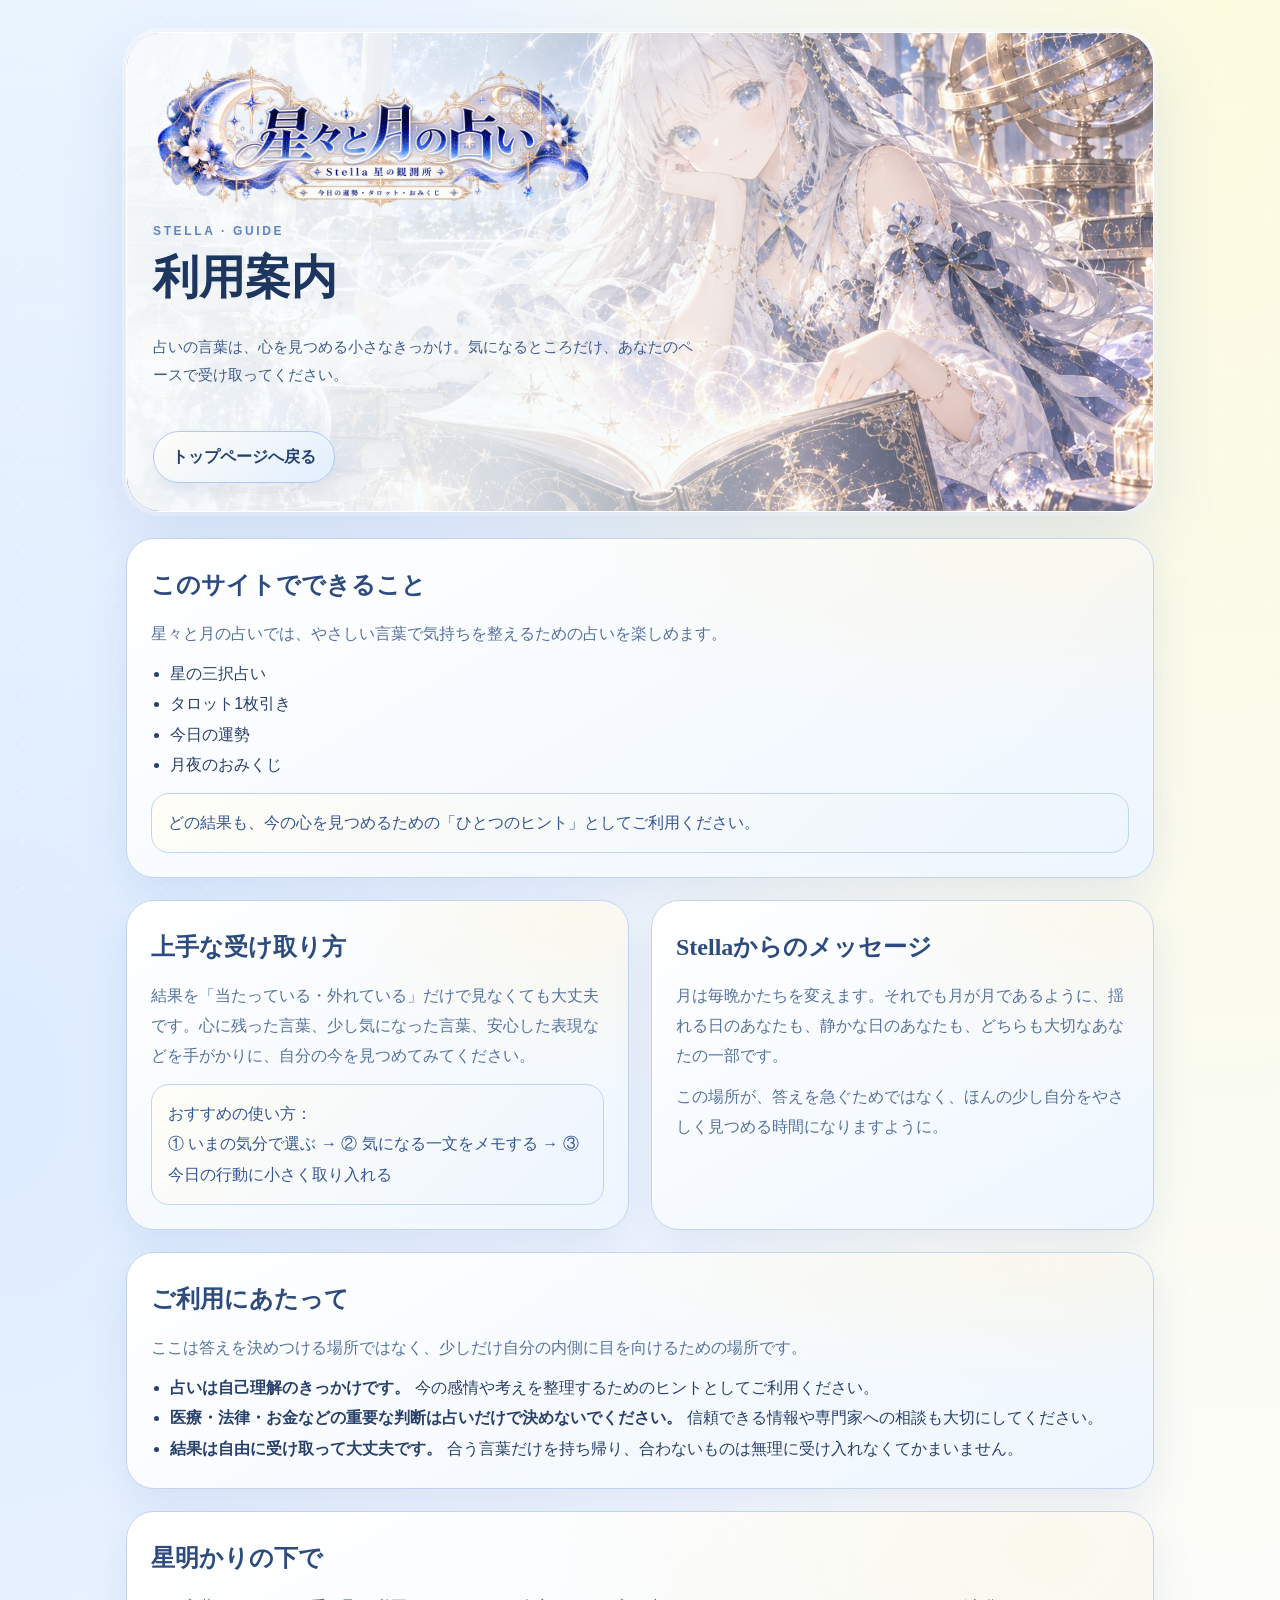
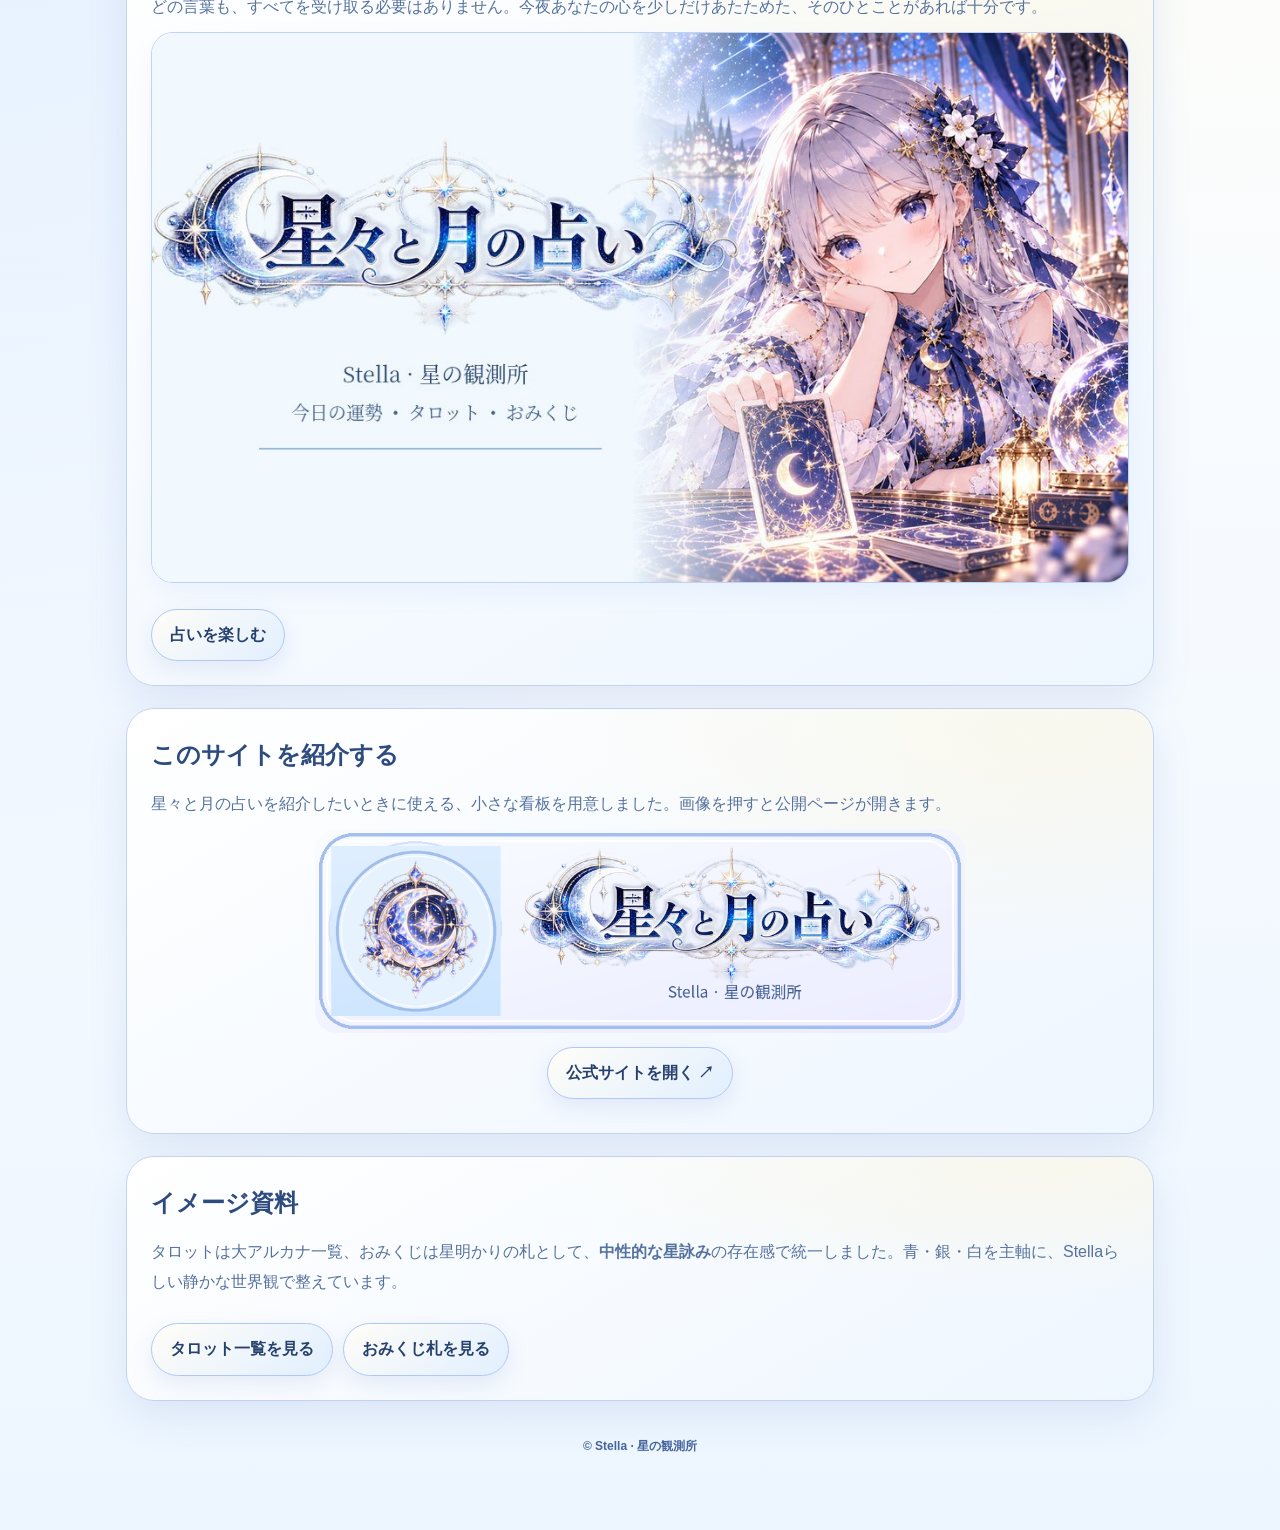
==== guide.html @ e1fb8802 "Add files via upload" ====
<!doctype html>
<html lang="ja">
<head>
<meta charset="utf-8"/>
<meta name="viewport" content="width=device-width,initial-scale=1"/>
<meta name="theme-color" content="#87a8ff"/>
<title>利用案内 | 星々と月の占い</title>
<meta name="description" content="星々と月の占いの利用案内。占いの受け取り方や大切なお知らせ、サイトの楽しみ方をまとめています。"/>
<link rel="icon" href="favicon.ico" sizes="any"/>
<link rel="icon" type="image/png" sizes="32x32" href="assets/favicon-32.png"/>
<link rel="apple-touch-icon" href="assets/apple-touch-icon.png"/>
<style>
:root{--line:#bfd0f4;--line-strong:#9eb7ee;--text:#28406b;--text-soft:#56729e;--heading:#1d3660;--shadow:0 18px 52px rgba(62,95,168,.16)}
*{box-sizing:border-box} html{scroll-behavior:smooth} body{margin:0;font-family:'Hiragino Kaku Gothic ProN','Yu Gothic',Meiryo,sans-serif;color:var(--text);line-height:1.9;min-height:100vh;background:radial-gradient(circle at top left, rgba(210,227,255,.96), transparent 28%),radial-gradient(circle at top right, rgba(238,244,255,.96), transparent 22%),linear-gradient(180deg,#f3f8ff 0%,#eaf2ff 46%,#f4f9ff 100%);position:relative} body::before{content:"";position:fixed;inset:0;background-image:radial-gradient(rgba(255,255,255,.95) .8px, transparent 1px),radial-gradient(rgba(154,184,255,.16) 1px, transparent 1.3px);background-size:46px 48px,120px 120px;background-position:0 0,20px 15px;opacity:.62;pointer-events:none} img{max-width:100%;display:block}.container{max-width:1060px;margin:auto;padding:24px 16px 72px;position:relative}.hero{position:relative;overflow:hidden;border-radius:34px;min-height:360px;border:1px solid rgba(255,255,255,.72);box-shadow:var(--shadow);background:#dbe7ff;margin:8px 0 26px}.hero img.bg{position:absolute;inset:0;width:100%;height:100%;object-fit:cover}.hero::after{content:"";position:absolute;inset:0;background:linear-gradient(90deg, rgba(246,250,255,.95) 0%, rgba(244,249,255,.85) 38%, rgba(241,248,255,.4) 65%, rgba(240,246,255,.15) 100%)}.hero-content{position:relative;z-index:1;max-width:620px;padding:30px 26px 28px;min-height:360px;display:flex;flex-direction:column;justify-content:flex-end}.site-logo{width:min(100%,440px);margin:0 0 10px;filter:drop-shadow(0 6px 14px rgba(255,255,255,.35))}.eyebrow{letter-spacing:.22em;color:#5f84c8;font-size:12px;margin-bottom:8px;font-weight:700}h1{margin:0 0 12px;font-size:clamp(28px,4.4vw,46px);line-height:1.2;font-family:serif;font-weight:600;color:var(--heading)}.sub{color:#3f5c8d;font-size:15px;max-width:36em}.grid{display:grid;grid-template-columns:1fr 1fr;gap:22px}.card{background:linear-gradient(180deg,rgba(251,253,255,.96),rgba(241,247,255,.97));border:1px solid rgba(180,202,244,.9);border-radius:28px;padding:24px;box-shadow:var(--shadow)}.card h2{margin:0 0 10px;color:var(--heading);font-size:24px}.card p{color:var(--text-soft);margin:0 0 10px}.card ul{margin:10px 0 0;padding-left:1.2em;color:var(--text)}.tip{background:linear-gradient(180deg,#ffffff,#edf5ff);border:1px solid #bfd3fa;border-radius:18px;padding:14px 16px;margin-top:12px;color:#355694}.cta{display:flex;flex-wrap:wrap;gap:10px;margin:26px 0 0}.btnlink{display:inline-flex;align-items:center;justify-content:center;padding:10px 18px;border-radius:999px;text-decoration:none;font-weight:700;color:#26416e;background:linear-gradient(180deg,#ffffff,#dce9ff);border:1px solid #b2c7f8;box-shadow:0 8px 18px rgba(110,146,221,.12)}.guide-intro{grid-template-columns:1fr}.full{margin-top:22px}.mini-visual{border-radius:22px;overflow:hidden;border:1px solid rgba(184,204,244,.85);box-shadow:0 10px 24px rgba(108,146,224,.08)}.mini-visual img{width:100%;aspect-ratio:16/9;object-fit:cover}.footer{text-align:center;color:#6380ad;font-size:12px;margin-top:34px}.footer strong{color:#45659c}@media(max-width:860px){.grid{grid-template-columns:1fr}.hero{min-height:320px}.hero-content{min-height:320px}}@media(max-width:570px){.container{padding:18px 12px 60px}.hero{border-radius:26px}.hero::after{background:linear-gradient(180deg,rgba(243,248,255,.38) 0%, rgba(241,247,255,.72) 36%, rgba(239,246,255,.96) 100%)}.site-logo{width:min(100%,340px)}}

body{background:radial-gradient(ellipse at 96% 0%,rgba(255,251,218,.88),transparent 44%),radial-gradient(ellipse at 0% 35%,rgba(209,229,255,.7),transparent 52%),linear-gradient(180deg,#f0f7ff,#fcfdff 50%,#edf6ff)}
.hero{border:1px solid #fff;box-shadow:0 24px 64px rgba(85,118,182,.17),0 0 0 4px rgba(255,255,255,.44)}
.hero::after{background:linear-gradient(90deg,rgba(249,253,255,.96),rgba(246,252,255,.83) 37%,rgba(241,248,255,.2) 80%)}
.card{border:1px solid #c3d3ed;background:radial-gradient(ellipse at 90% 5%,rgba(255,246,216,.44),transparent 40%),linear-gradient(150deg,#fff,#eef6ff);box-shadow:0 15px 39px rgba(87,118,189,.13);position:relative}
.card h2{font-family:'Yu Mincho','Hiragino Mincho ProN',Georgia,serif;color:#2d4b7e}
.btnlink{background:linear-gradient(145deg,#fffdf7,#e1efff);box-shadow:0 8px 22px rgba(105,138,195,.14)}
.tip{background:linear-gradient(135deg,#fffef7,#edf5ff)}
</style>
</head>
<body>
<main class="container">
  <header class="hero">
    <img class="bg" src="assets/daily.jpg" alt="星々と月の占い 利用案内イメージ"/>
    <div class="hero-content">
      <img class="site-logo" src="assets/logo.png" alt="星々と月の占い ロゴ"/>
      <div class="eyebrow">STELLA · GUIDE</div>
      <h1>利用案内</h1>
      <p class="sub">占いの言葉は、心を見つめる小さなきっかけ。気になるところだけ、あなたのペースで受け取ってください。</p>
      <div class="cta">
        <a class="btnlink" href="index.html">トップページへ戻る</a>
      </div>
    </div>
  </header>

  <section class="grid guide-intro">
    <article class="card">
      <h2>このサイトでできること</h2>
      <p>星々と月の占いでは、やさしい言葉で気持ちを整えるための占いを楽しめます。</p>
      <ul>
        <li>星の三択占い</li>
        <li>タロット1枚引き</li>
        <li>今日の運勢</li>
        <li>月夜のおみくじ</li>
      </ul>
      <div class="tip">どの結果も、今の心を見つめるための「ひとつのヒント」としてご利用ください。</div>
    </article>


  </section>

  <section class="grid full">
    <article class="card">
      <h2>上手な受け取り方</h2>
      <p>結果を「当たっている・外れている」だけで見なくても大丈夫です。心に残った言葉、少し気になった言葉、安心した表現などを手がかりに、自分の今を見つめてみてください。</p>
      <div class="tip">おすすめの使い方：<br/>① いまの気分で選ぶ → ② 気になる一文をメモする → ③ 今日の行動に小さく取り入れる</div>
    </article>

    <article class="card">
      <h2>Stellaからのメッセージ</h2>
      <p>月は毎晩かたちを変えます。それでも月が月であるように、揺れる日のあなたも、静かな日のあなたも、どちらも大切なあなたの一部です。</p>
      <p>この場所が、答えを急ぐためではなく、ほんの少し自分をやさしく見つめる時間になりますように。</p>
    </article>
  </section>

  <section class="card full">
    <h2>ご利用にあたって</h2>
    <p>ここは答えを決めつける場所ではなく、少しだけ自分の内側に目を向けるための場所です。</p>
    <ul>
      <li><strong>占いは自己理解のきっかけです。</strong> 今の感情や考えを整理するためのヒントとしてご利用ください。</li>
      <li><strong>医療・法律・お金などの重要な判断は占いだけで決めないでください。</strong> 信頼できる情報や専門家への相談も大切にしてください。</li>
      <li><strong>結果は自由に受け取って大丈夫です。</strong> 合う言葉だけを持ち帰り、合わないものは無理に受け入れなくてかまいません。</li>
    </ul>
  </section>

  <section class="card full">
    <h2>星明かりの下で</h2>
    <p>どの言葉も、すべてを受け取る必要はありません。今夜あなたの心を少しだけあたためた、そのひとことがあれば十分です。</p>
    <div class="mini-visual"><img src="assets/ogp.jpg" alt="星々と月の占いの幻想的な星空と少女" loading="lazy"/></div>
    <div class="cta"><a class="btnlink" href="index.html">占いを楽しむ</a></div>
  </section>


  <section class="card full" aria-labelledby="share-this-site">
    <h2 id="share-this-site">このサイトを紹介する</h2>
    <p>星々と月の占いを紹介したいときに使える、小さな看板を用意しました。画像を押すと公開ページが開きます。</p>
    <a href="https://stella-observatory.github.io/stella-fortune/" target="_blank" rel="noopener noreferrer" style="display:block;max-width:650px;margin:auto"><img src="assets/link-badge.png" alt="星々と月の占いの外部リンク用バナー。サイトを開く" loading="lazy" style="width:100%;height:auto;border-radius:22px"/></a>
    <p style="text-align:center;margin-top:14px"><a class="btnlink" href="https://stella-observatory.github.io/stella-fortune/" target="_blank" rel="noopener noreferrer">公式サイトを開く ↗</a></p>
  </section>

  
  <section class="card full">
    <h2>イメージ資料</h2>
    <p>タロットは大アルカナ一覧、おみくじは星明かりの札として、<strong>中性的な星詠み</strong>の存在感で統一しました。青・銀・白を主軸に、Stellaらしい静かな世界観で整えています。</p>
    <div class="cta">
      <a class="btnlink" href="assets/tarot_overview.jpg" target="_blank" rel="noopener">タロット一覧を見る</a>
      <a class="btnlink" href="assets/omikuji_sheet_1.jpg" target="_blank" rel="noopener">おみくじ札を見る</a>
    </div>
  </section>

  <footer class="footer">
    <strong>© Stella · 星の観測所</strong>
  </footer>
</main>
</body>
</html>
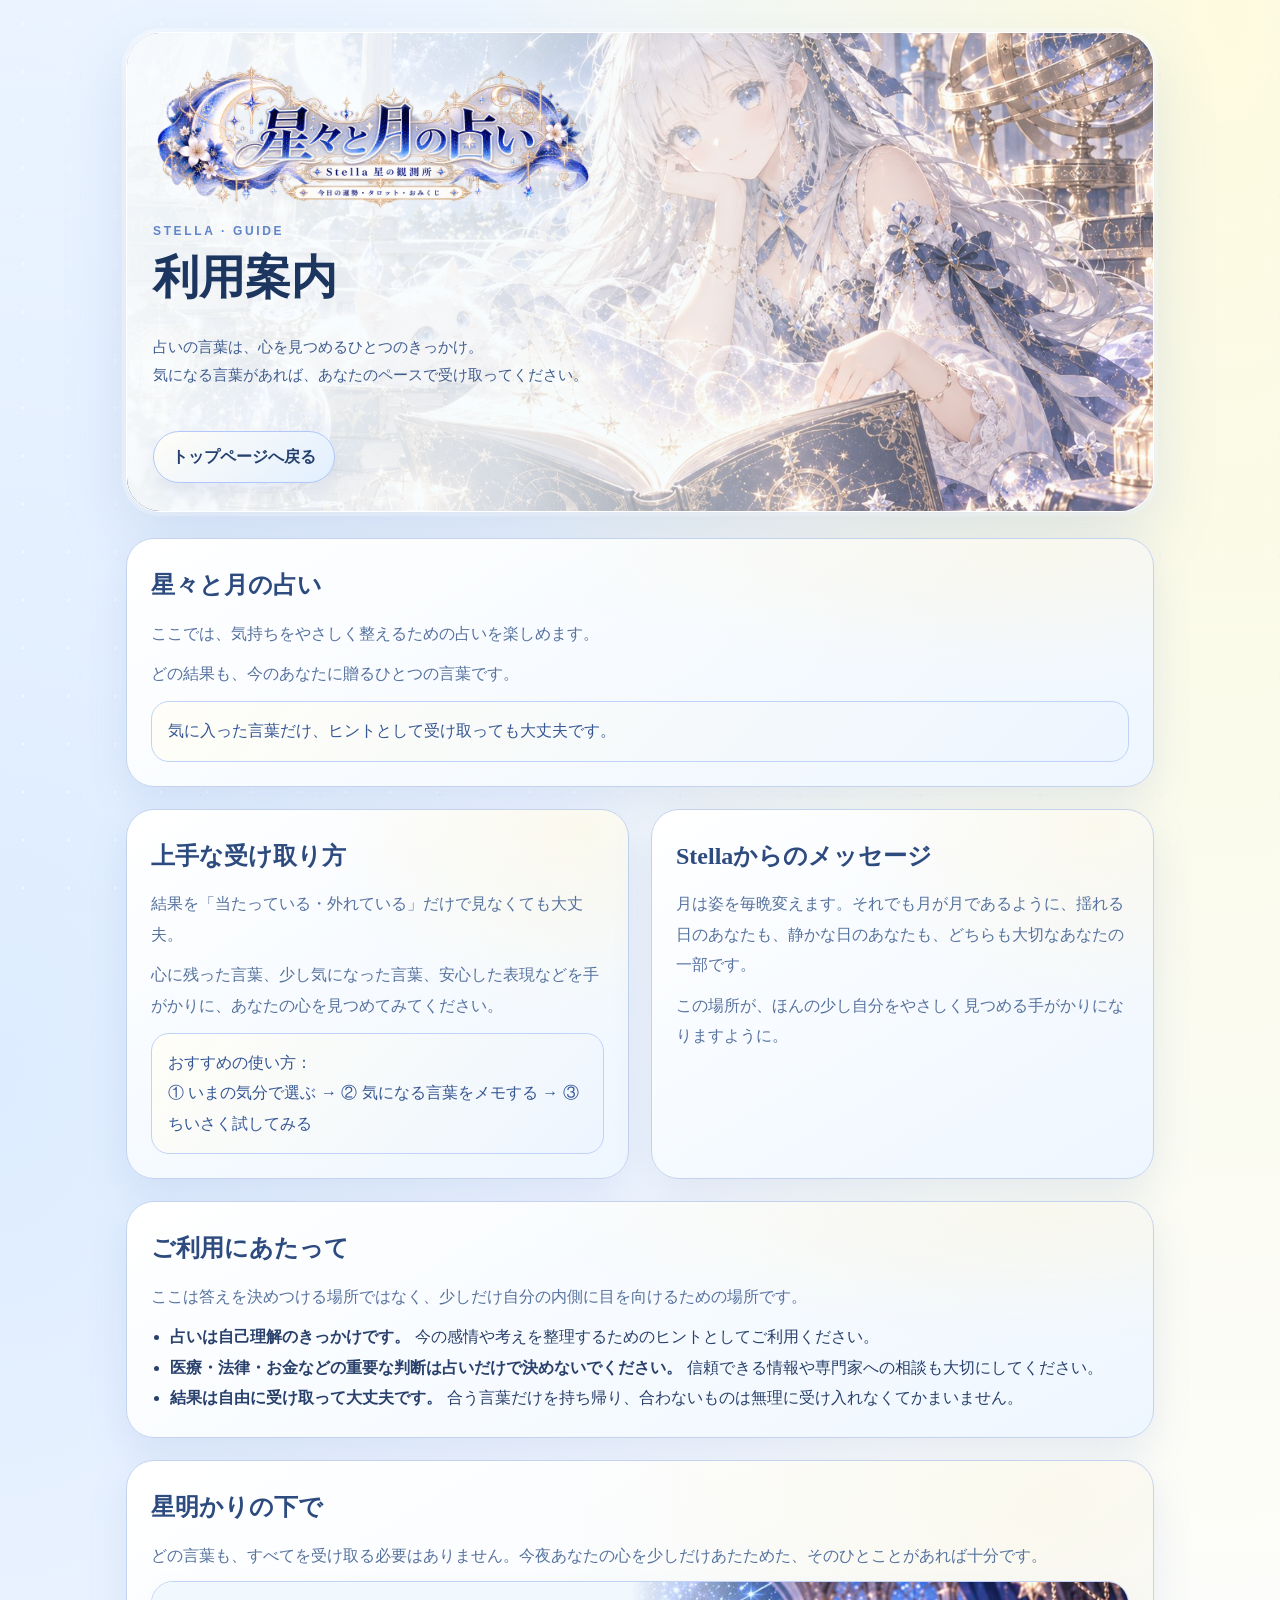
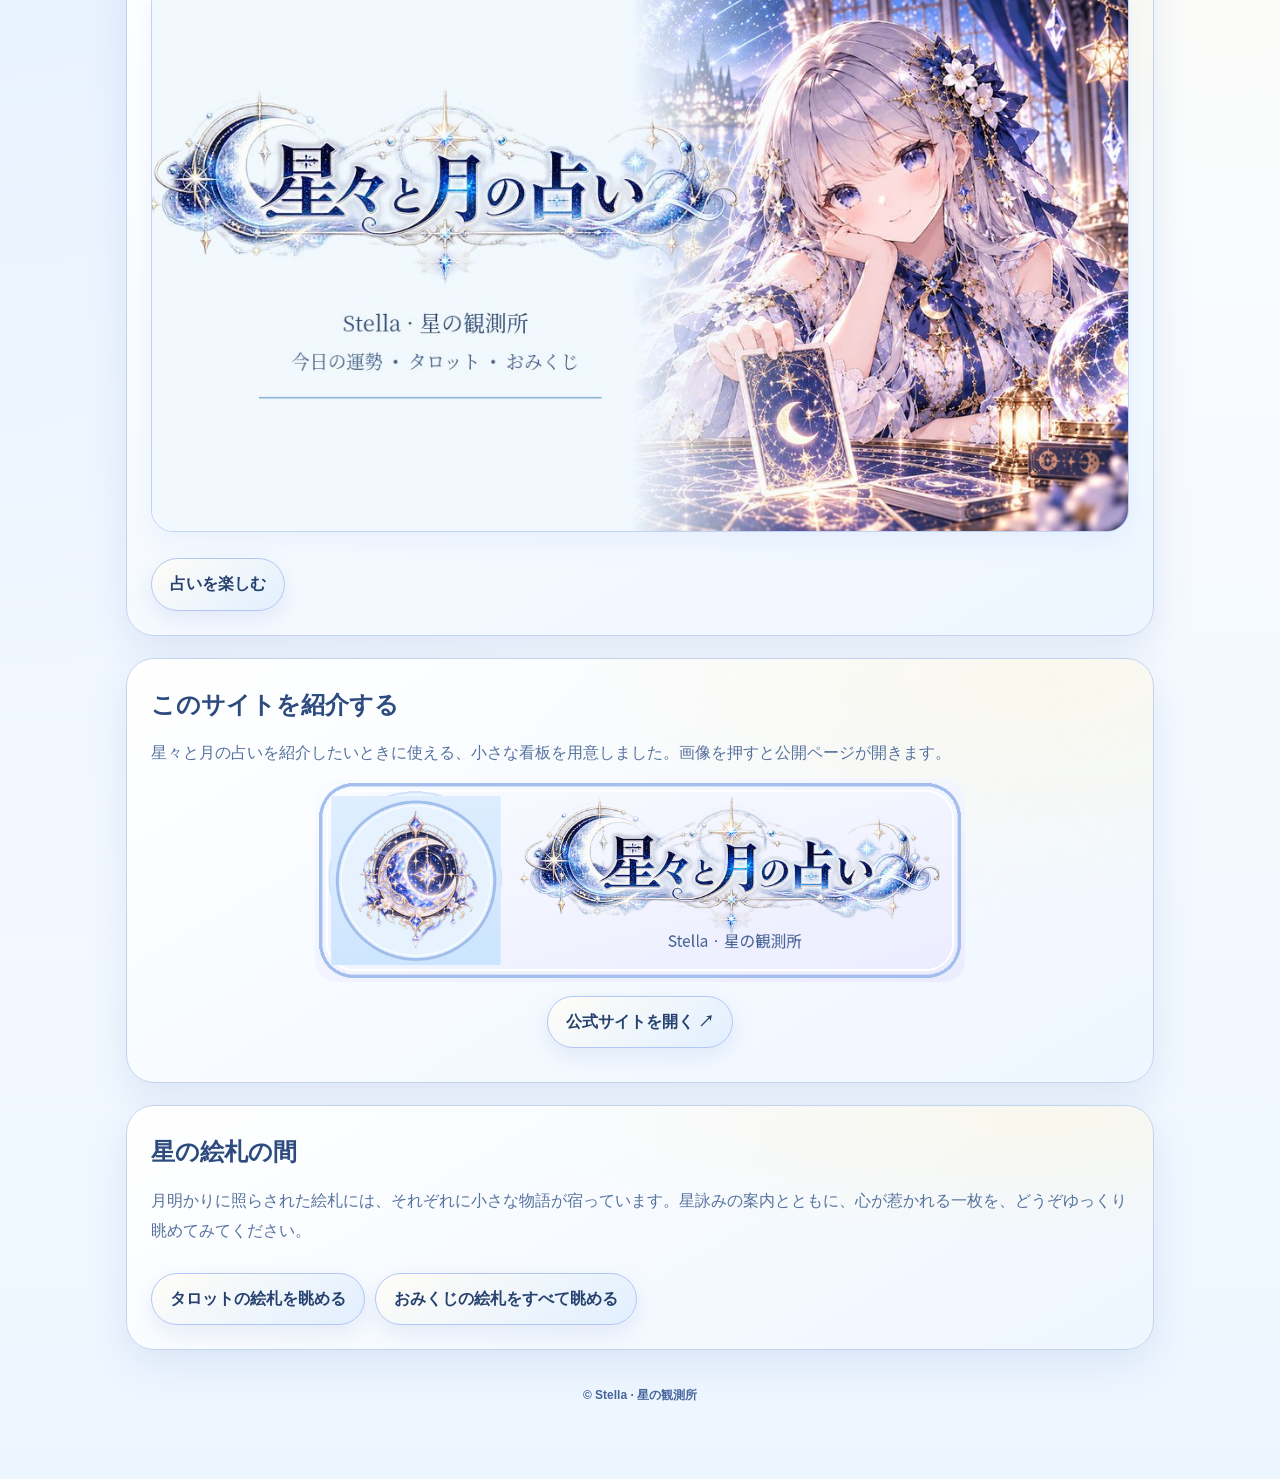
==== commit 3d2554f1: "Add files via upload" ====
--- a/guide.html
+++ b/guide.html
@@ -5,7 +5,7 @@
 <meta name="viewport" content="width=device-width,initial-scale=1"/>
 <meta name="theme-color" content="#87a8ff"/>
 <title>利用案内 | 星々と月の占い</title>
-<meta name="description" content="星々と月の占いの利用案内。占いの受け取り方や大切なお知らせ、サイトの楽しみ方をまとめています。"/>
+<meta name="description" content="占いの言葉は、心を見つめるひとつのきっかけ。今のあなたに合う言葉を、あなたのペースで受け取るための利用案内です。"/>
 <link rel="icon" href="favicon.ico" sizes="any"/>
 <link rel="icon" type="image/png" sizes="32x32" href="assets/favicon-32.png"/>
 <link rel="apple-touch-icon" href="assets/apple-touch-icon.png"/>
@@ -30,7 +30,7 @@
       <img class="site-logo" src="assets/logo.png" alt="星々と月の占い ロゴ"/>
       <div class="eyebrow">STELLA · GUIDE</div>
       <h1>利用案内</h1>
-      <p class="sub">占いの言葉は、心を見つめる小さなきっかけ。気になるところだけ、あなたのペースで受け取ってください。</p>
+      <p class="sub">占いの言葉は、心を見つめるひとつのきっかけ。<br/>気になる言葉があれば、あなたのペースで受け取ってください。</p>
       <div class="cta">
         <a class="btnlink" href="index.html">トップページへ戻る</a>
       </div>
@@ -39,15 +39,10 @@
 
   <section class="grid guide-intro">
     <article class="card">
-      <h2>このサイトでできること</h2>
-      <p>星々と月の占いでは、やさしい言葉で気持ちを整えるための占いを楽しめます。</p>
-      <ul>
-        <li>星の三択占い</li>
-        <li>タロット1枚引き</li>
-        <li>今日の運勢</li>
-        <li>月夜のおみくじ</li>
-      </ul>
-      <div class="tip">どの結果も、今の心を見つめるための「ひとつのヒント」としてご利用ください。</div>
+      <h2>星々と月の占い</h2>
+      <p>ここでは、気持ちをやさしく整えるための占いを楽しめます。</p>
+      <p>どの結果も、今のあなたに贈るひとつの言葉です。</p>
+      <div class="tip">気に入った言葉だけ、ヒントとして受け取っても大丈夫です。</div>
     </article>
 
 
@@ -56,14 +51,15 @@
   <section class="grid full">
     <article class="card">
       <h2>上手な受け取り方</h2>
-      <p>結果を「当たっている・外れている」だけで見なくても大丈夫です。心に残った言葉、少し気になった言葉、安心した表現などを手がかりに、自分の今を見つめてみてください。</p>
-      <div class="tip">おすすめの使い方：<br/>① いまの気分で選ぶ → ② 気になる一文をメモする → ③ 今日の行動に小さく取り入れる</div>
+      <p>結果を「当たっている・外れている」だけで見なくても大丈夫。</p>
+      <p>心に残った言葉、少し気になった言葉、安心した表現などを手がかりに、あなたの心を見つめてみてください。</p>
+      <div class="tip">おすすめの使い方：<br/>① いまの気分で選ぶ → ② 気になる言葉をメモする → ③ ちいさく試してみる</div>
     </article>
 
     <article class="card">
       <h2>Stellaからのメッセージ</h2>
-      <p>月は毎晩かたちを変えます。それでも月が月であるように、揺れる日のあなたも、静かな日のあなたも、どちらも大切なあなたの一部です。</p>
-      <p>この場所が、答えを急ぐためではなく、ほんの少し自分をやさしく見つめる時間になりますように。</p>
+      <p>月は姿を毎晩変えます。それでも月が月であるように、揺れる日のあなたも、静かな日のあなたも、どちらも大切なあなたの一部です。</p>
+      <p>この場所が、ほんの少し自分をやさしく見つめる手がかりになりますように。</p>
     </article>
   </section>
 
@@ -93,12 +89,12 @@
   </section>
 
   
-  <section class="card full">
-    <h2>イメージ資料</h2>
-    <p>タロットは大アルカナ一覧、おみくじは星明かりの札として、<strong>中性的な星詠み</strong>の存在感で統一しました。青・銀・白を主軸に、Stellaらしい静かな世界観で整えています。</p>
+  <section class="card full" aria-labelledby="star-cards">
+    <h2 id="star-cards">星の絵札の間</h2>
+    <p>月明かりに照らされた絵札には、それぞれに小さな物語が宿っています。星詠みの案内とともに、心が惹かれる一枚を、どうぞゆっくり眺めてみてください。</p>
     <div class="cta">
-      <a class="btnlink" href="assets/tarot_overview.jpg" target="_blank" rel="noopener">タロット一覧を見る</a>
-      <a class="btnlink" href="assets/omikuji_sheet_1.jpg" target="_blank" rel="noopener">おみくじ札を見る</a>
+      <a class="btnlink" href="assets/tarot_overview.jpg" target="_blank" rel="noopener noreferrer">タロットの絵札を眺める</a>
+      <a class="btnlink" href="omikuji-gallery.html">おみくじの絵札をすべて眺める</a>
     </div>
   </section>
 
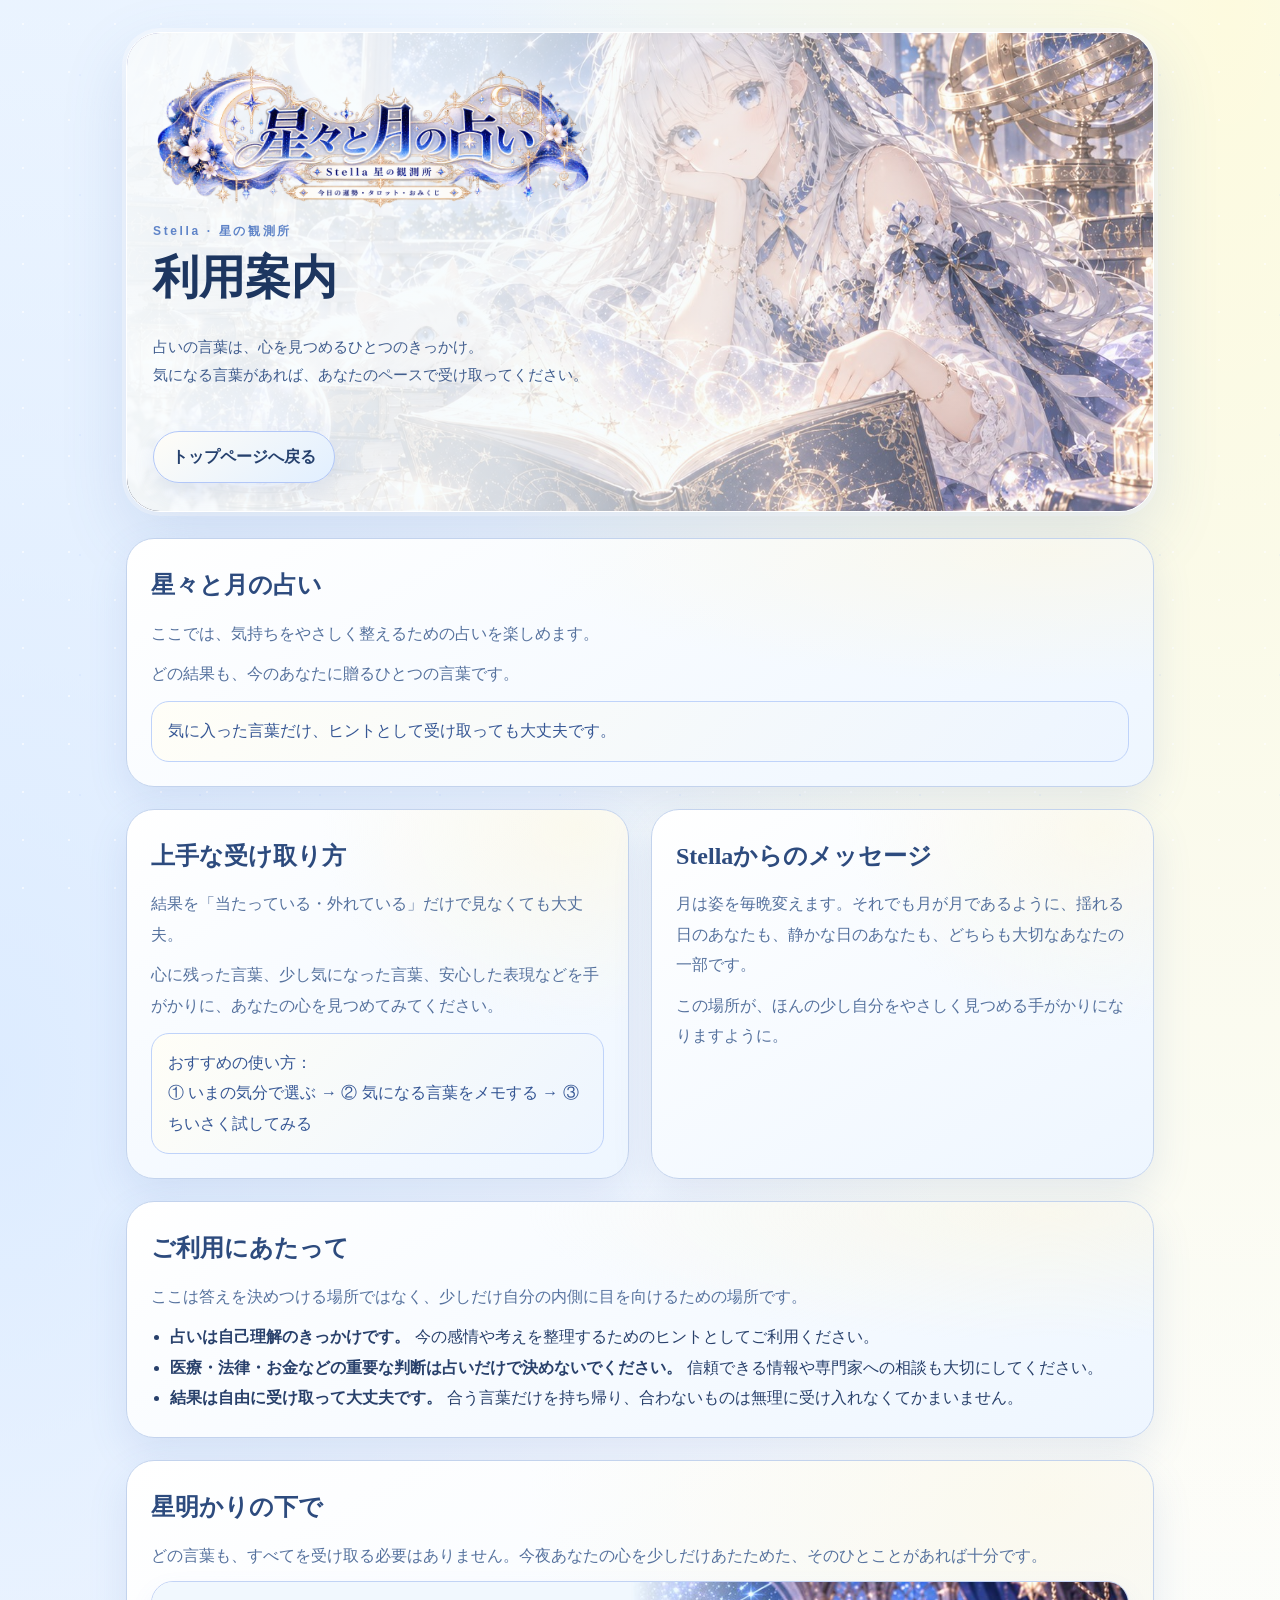
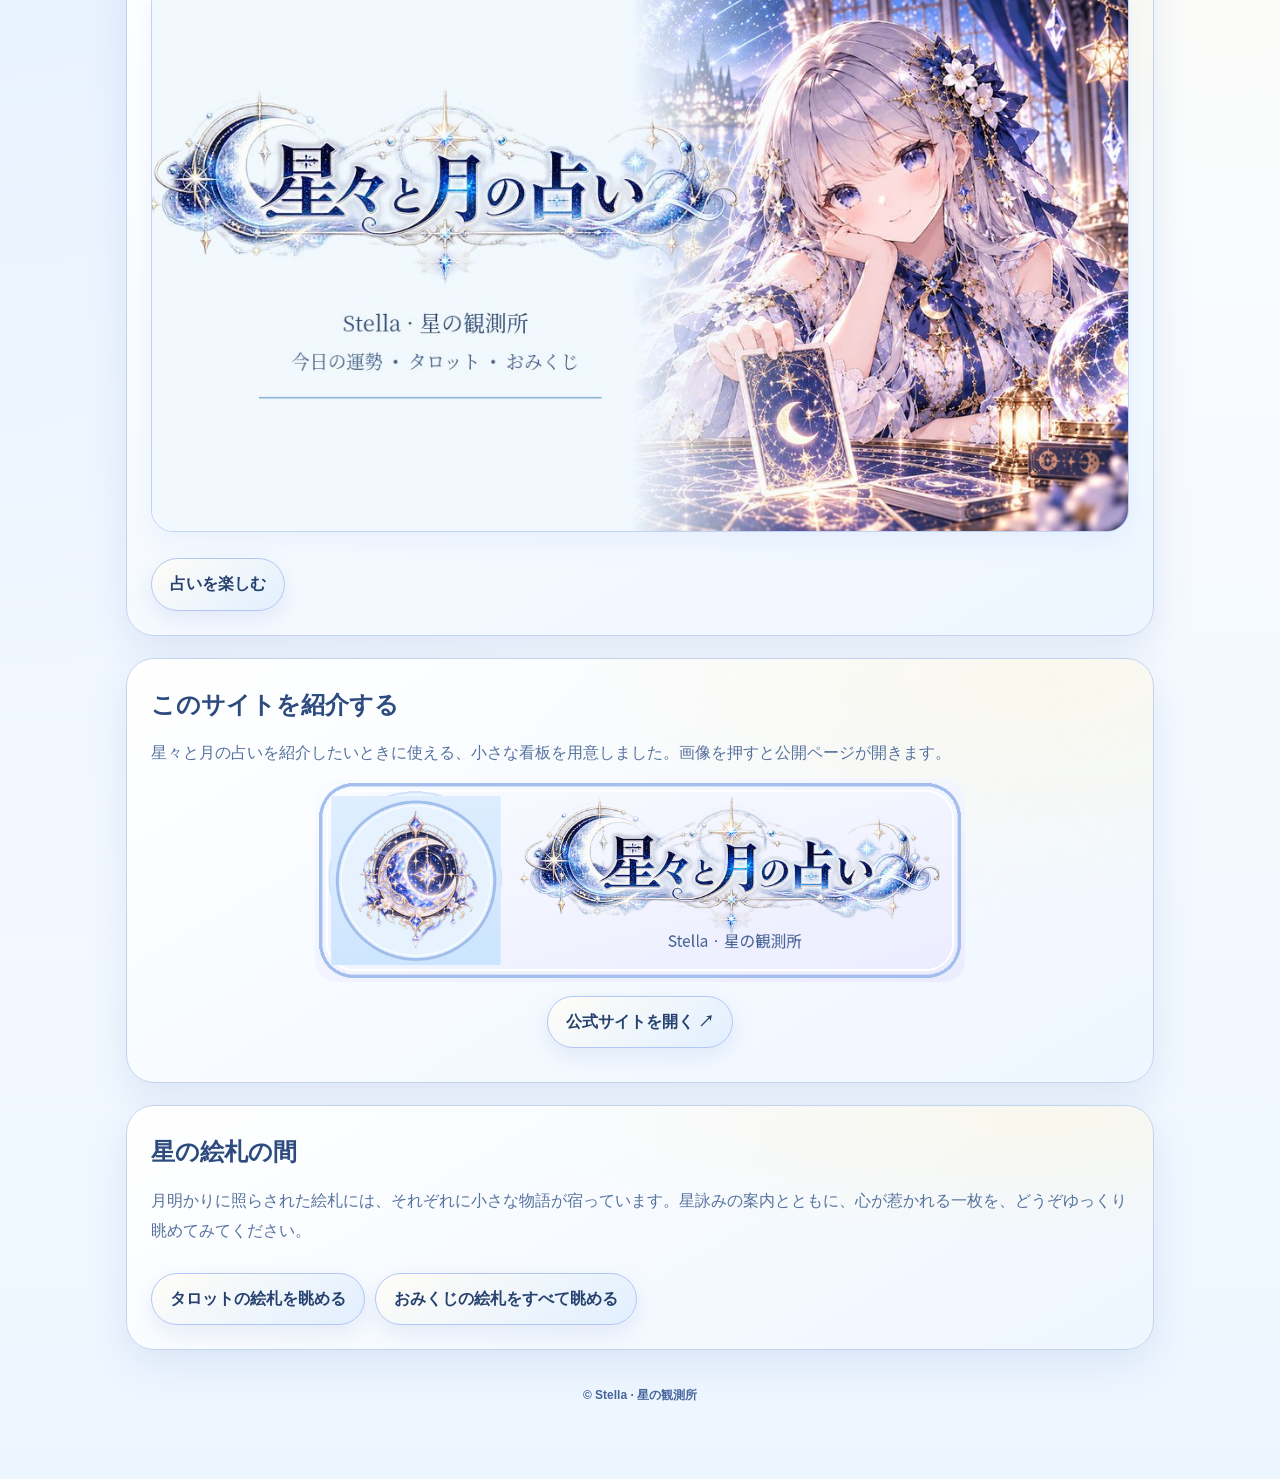
==== commit 8bbe4bba: "Add files via upload" ====
--- a/guide.html
+++ b/guide.html
@@ -5,7 +5,7 @@
 <meta name="viewport" content="width=device-width,initial-scale=1"/>
 <meta name="theme-color" content="#87a8ff"/>
 <title>利用案内 | 星々と月の占い</title>
-<meta name="description" content="占いの言葉は、心を見つめるひとつのきっかけ。今のあなたに合う言葉を、あなたのペースで受け取るための利用案内です。"/>
+<meta name="description" content="Stella公式占いサイト「星々と月の占い」の利用案内。占いの言葉を、心を見つめるひとつのきっかけとして受け取るために。"/>
 <link rel="icon" href="favicon.ico" sizes="any"/>
 <link rel="icon" type="image/png" sizes="32x32" href="assets/favicon-32.png"/>
 <link rel="apple-touch-icon" href="assets/apple-touch-icon.png"/>
@@ -28,7 +28,7 @@
     <img class="bg" src="assets/daily.jpg" alt="星々と月の占い 利用案内イメージ"/>
     <div class="hero-content">
       <img class="site-logo" src="assets/logo.png" alt="星々と月の占い ロゴ"/>
-      <div class="eyebrow">STELLA · GUIDE</div>
+      <div class="eyebrow">Stella · 星の観測所</div>
       <h1>利用案内</h1>
       <p class="sub">占いの言葉は、心を見つめるひとつのきっかけ。<br/>気になる言葉があれば、あなたのペースで受け取ってください。</p>
       <div class="cta">
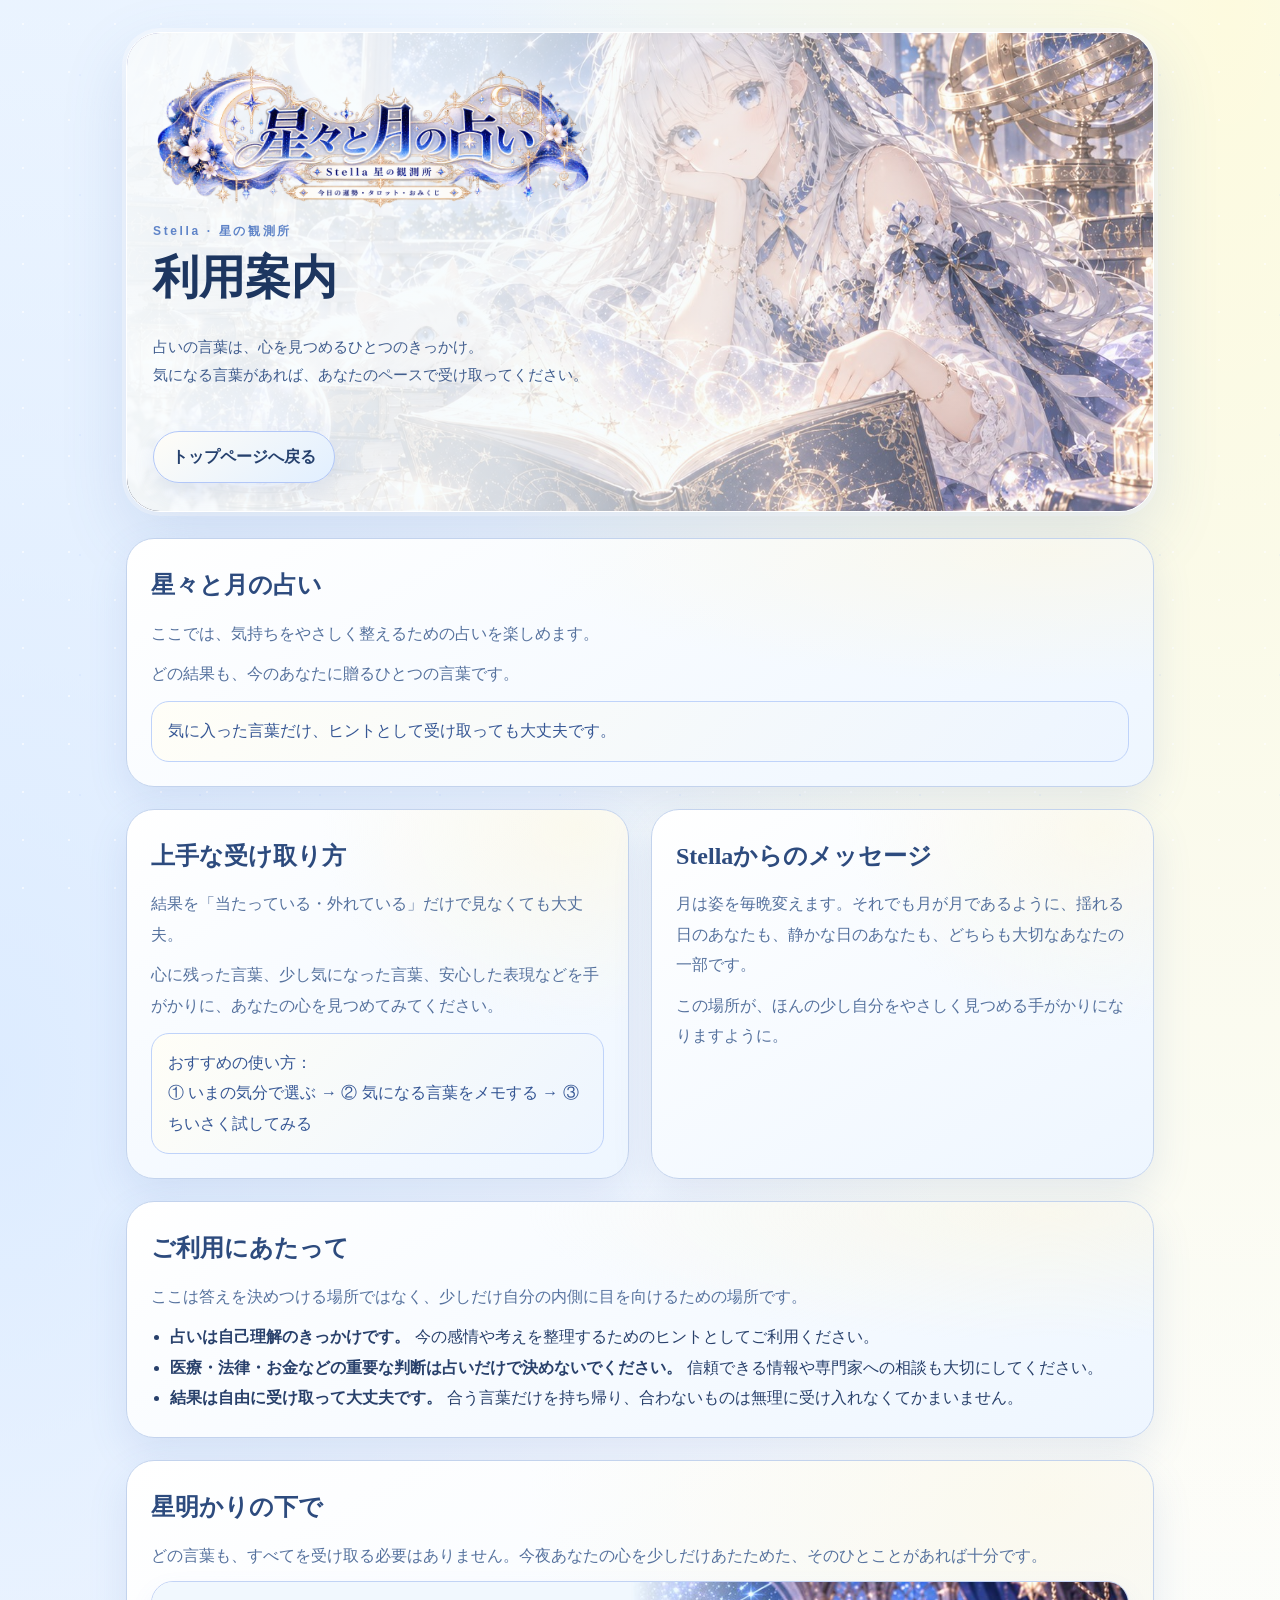
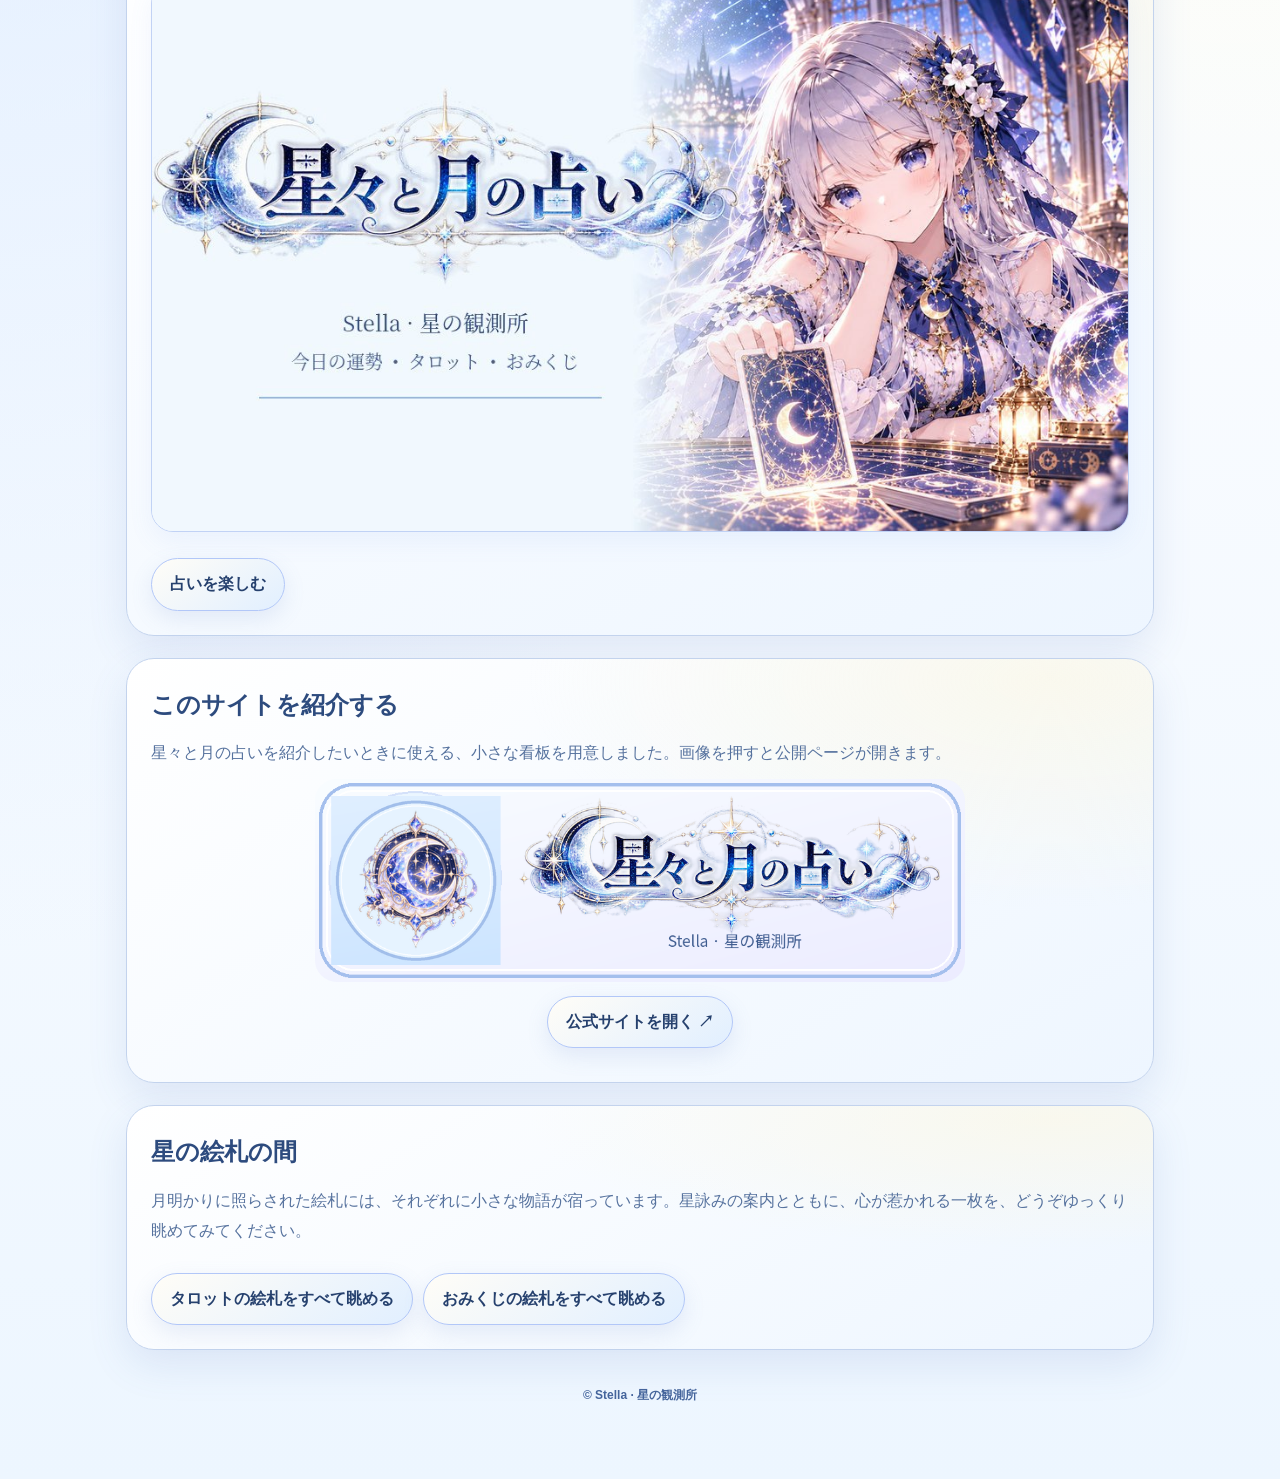
==== commit 2e828bda: "Add files via upload" ====
--- a/guide.html
+++ b/guide.html
@@ -93,7 +93,7 @@
     <h2 id="star-cards">星の絵札の間</h2>
     <p>月明かりに照らされた絵札には、それぞれに小さな物語が宿っています。星詠みの案内とともに、心が惹かれる一枚を、どうぞゆっくり眺めてみてください。</p>
     <div class="cta">
-      <a class="btnlink" href="assets/tarot_overview.jpg" target="_blank" rel="noopener noreferrer">タロットの絵札を眺める</a>
+      <a class="btnlink" href="tarot-gallery.html">タロットの絵札をすべて眺める</a>
       <a class="btnlink" href="omikuji-gallery.html">おみくじの絵札をすべて眺める</a>
     </div>
   </section>
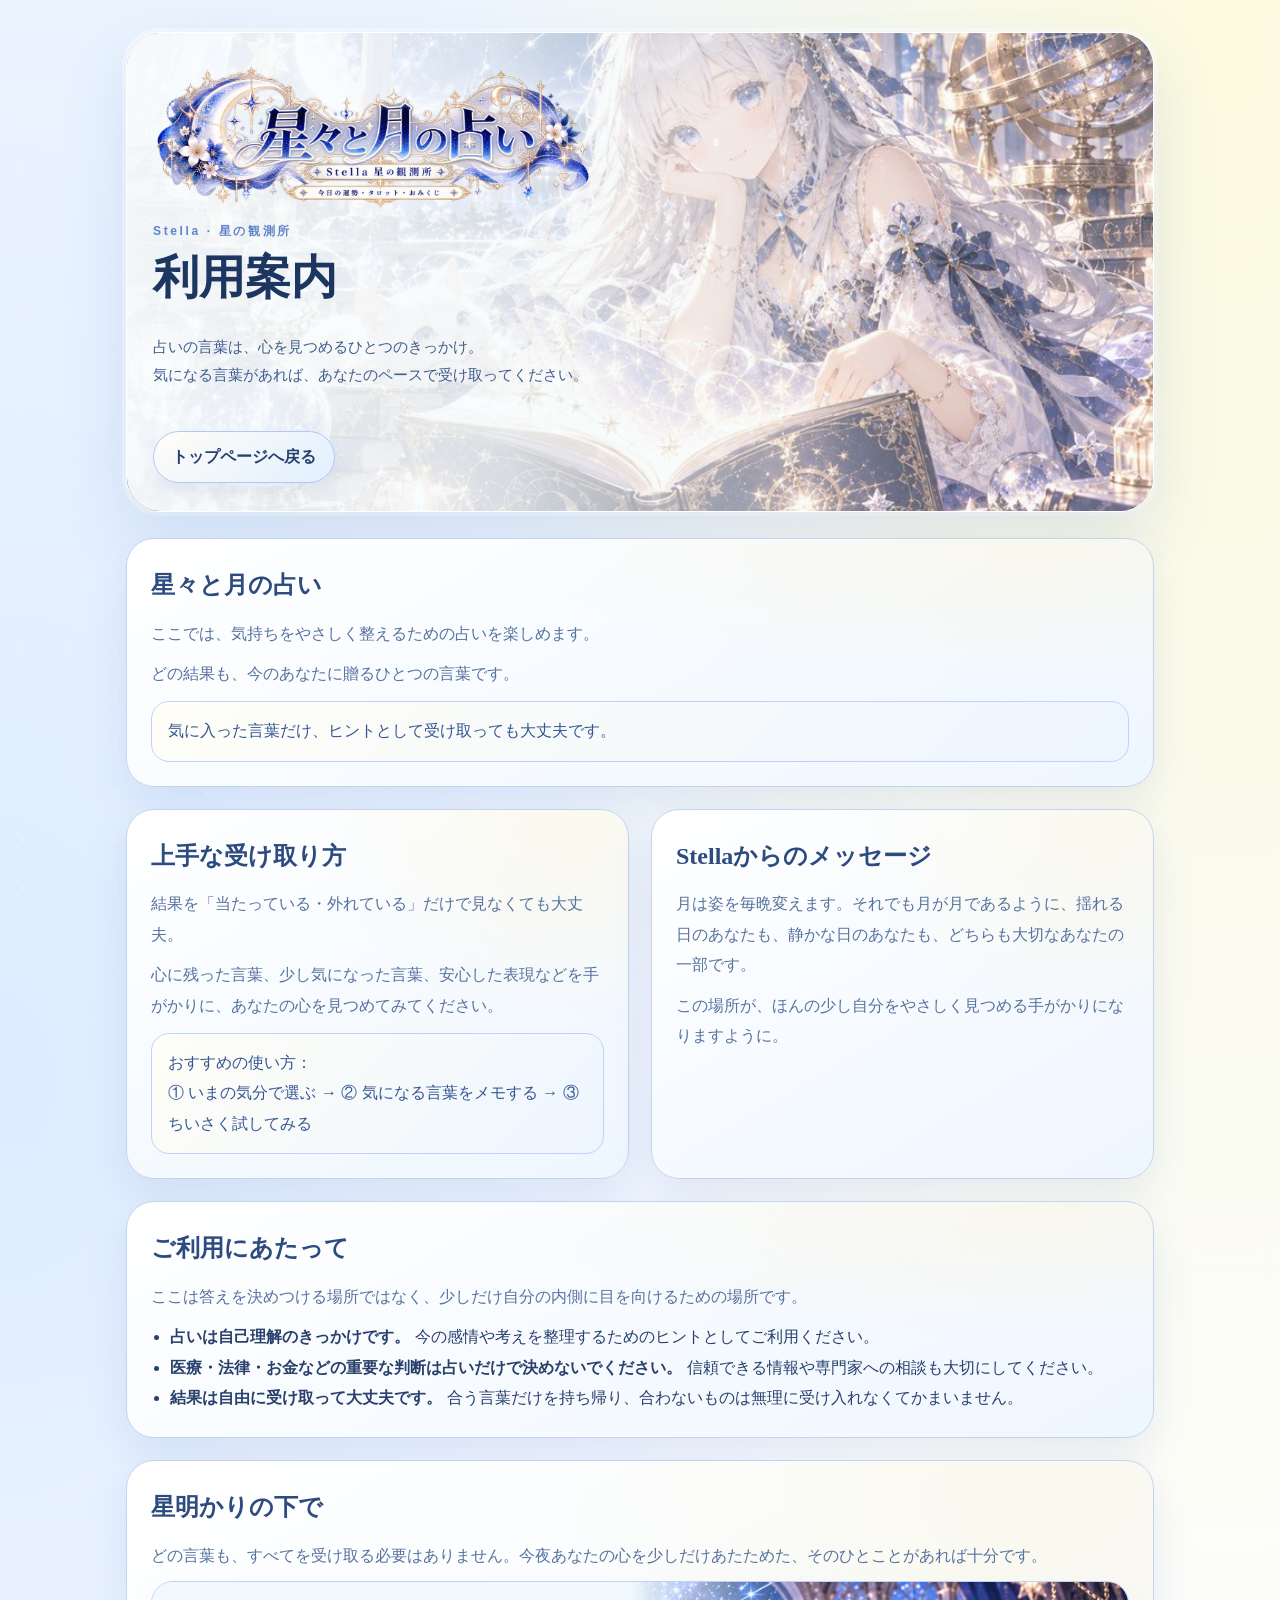
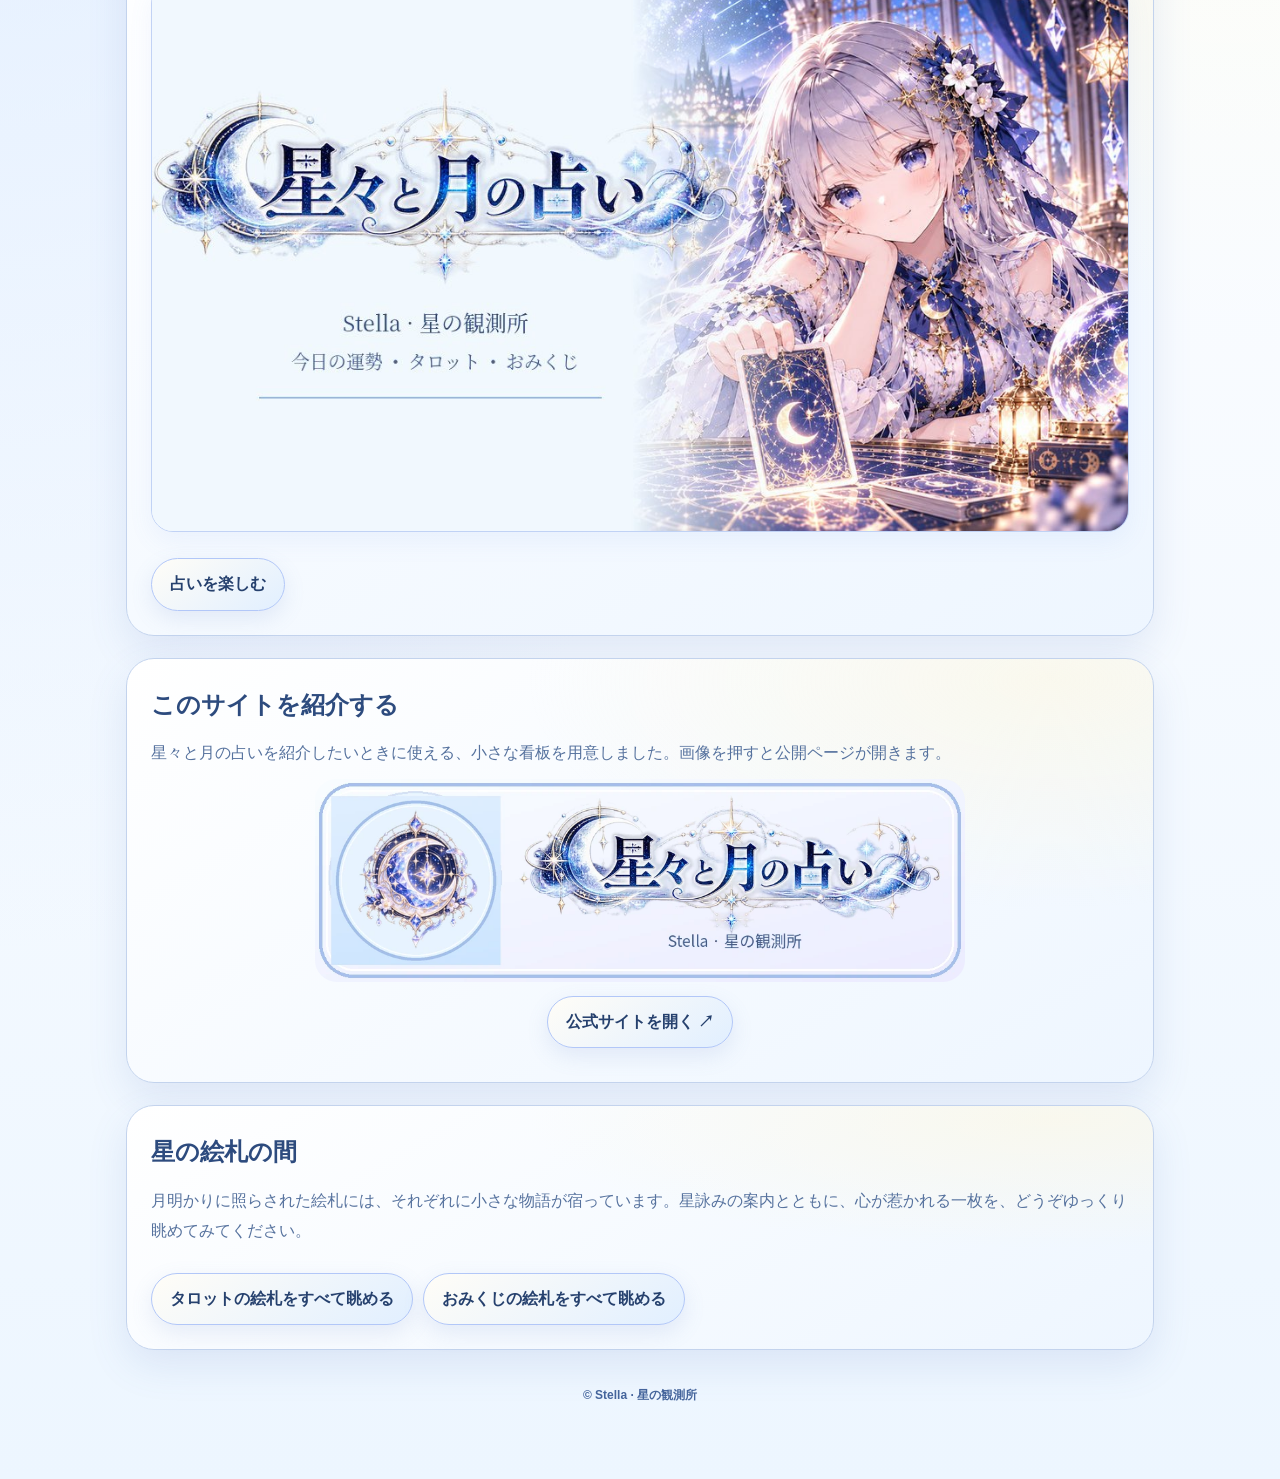
==== commit 7f6b2aa4: "Add files via upload" ====
--- a/guide.html
+++ b/guide.html
@@ -27,7 +27,7 @@
   <header class="hero">
     <img class="bg" src="assets/daily.jpg" alt="星々と月の占い 利用案内イメージ"/>
     <div class="hero-content">
-      <img class="site-logo" src="assets/logo.png" alt="星々と月の占い ロゴ"/>
+      <img class="site-logo" src="assets/logo.webp" alt="星々と月の占い ロゴ"/>
       <div class="eyebrow">Stella · 星の観測所</div>
       <h1>利用案内</h1>
       <p class="sub">占いの言葉は、心を見つめるひとつのきっかけ。<br/>気になる言葉があれば、あなたのペースで受け取ってください。</p>
@@ -84,7 +84,7 @@
   <section class="card full" aria-labelledby="share-this-site">
     <h2 id="share-this-site">このサイトを紹介する</h2>
     <p>星々と月の占いを紹介したいときに使える、小さな看板を用意しました。画像を押すと公開ページが開きます。</p>
-    <a href="https://stella-observatory.github.io/stella-fortune/" target="_blank" rel="noopener noreferrer" style="display:block;max-width:650px;margin:auto"><img src="assets/link-badge.png" alt="星々と月の占いの外部リンク用バナー。サイトを開く" loading="lazy" style="width:100%;height:auto;border-radius:22px"/></a>
+    <a href="https://stella-observatory.github.io/stella-fortune/" target="_blank" rel="noopener noreferrer" style="display:block;max-width:650px;margin:auto"><img src="assets/link-badge.webp" alt="星々と月の占いの外部リンク用バナー。サイトを開く" loading="lazy" style="width:100%;height:auto;border-radius:22px"/></a>
     <p style="text-align:center;margin-top:14px"><a class="btnlink" href="https://stella-observatory.github.io/stella-fortune/" target="_blank" rel="noopener noreferrer">公式サイトを開く ↗</a></p>
   </section>
 
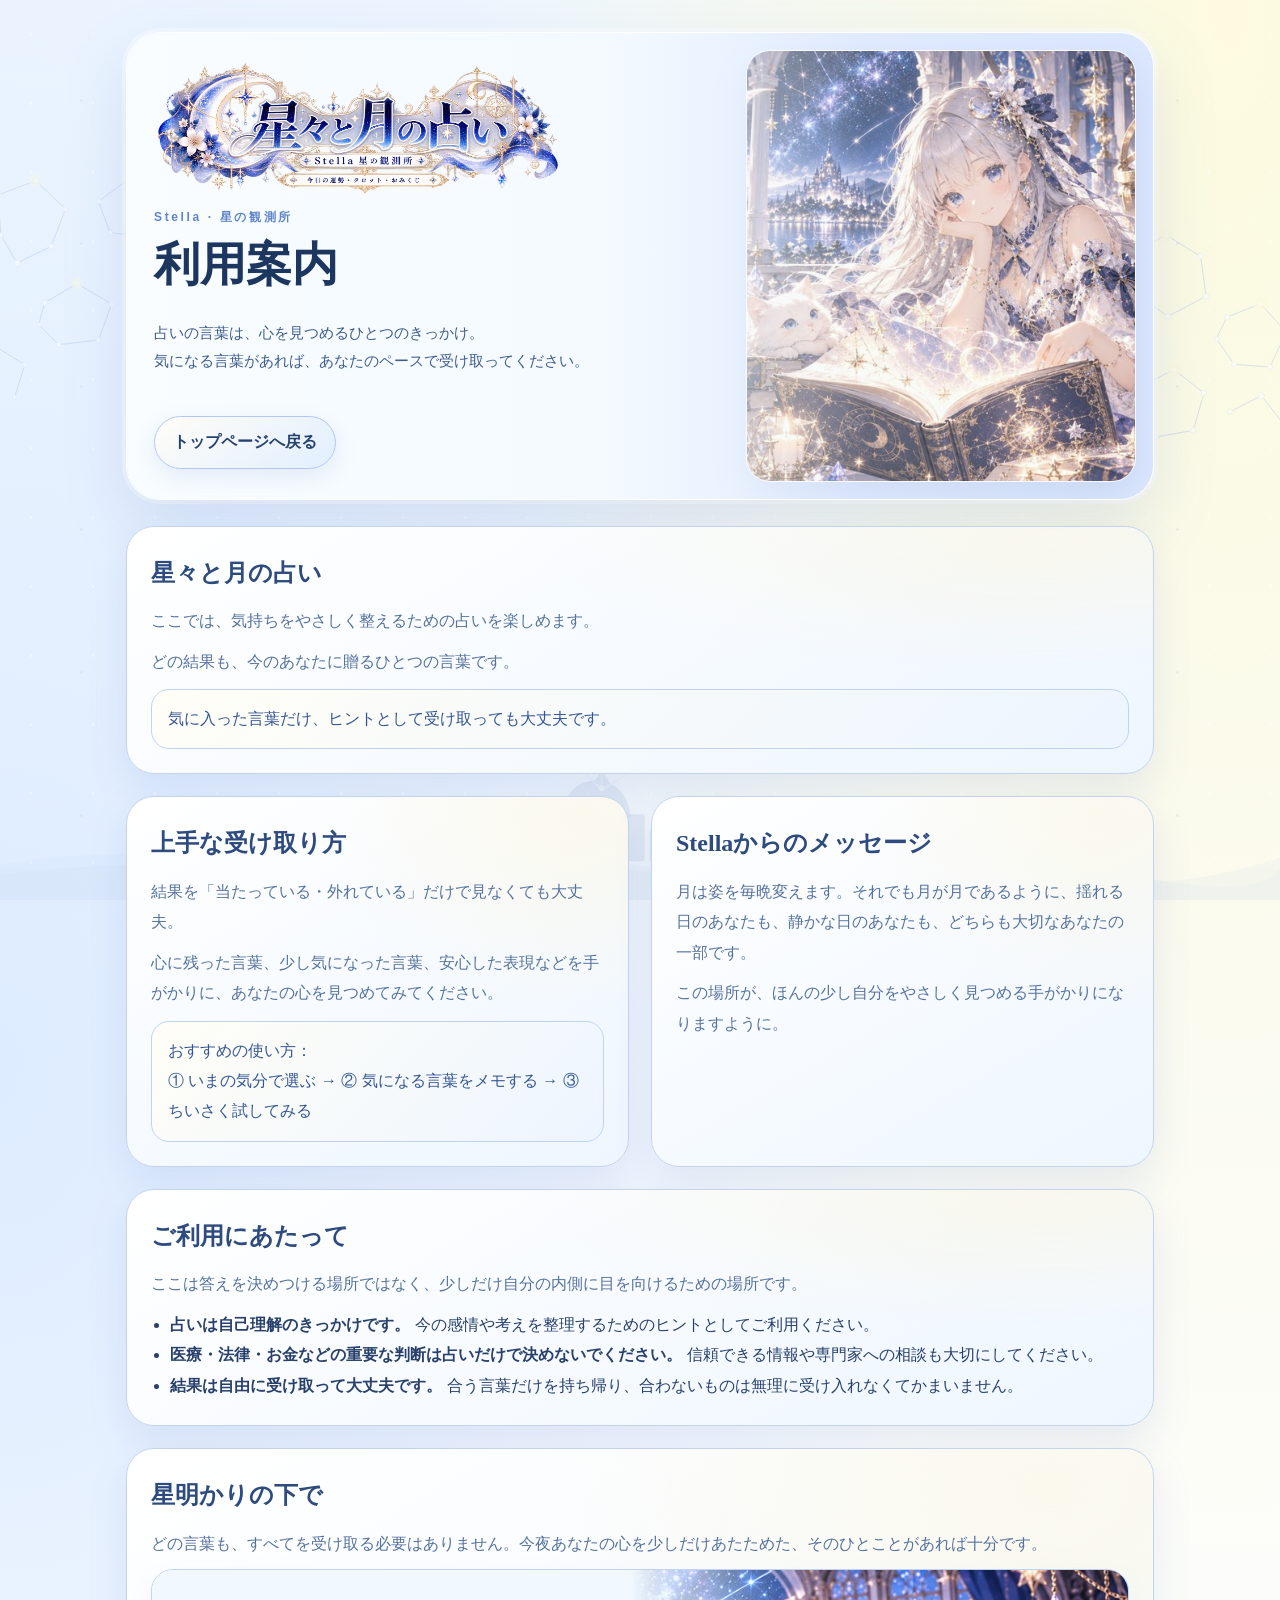
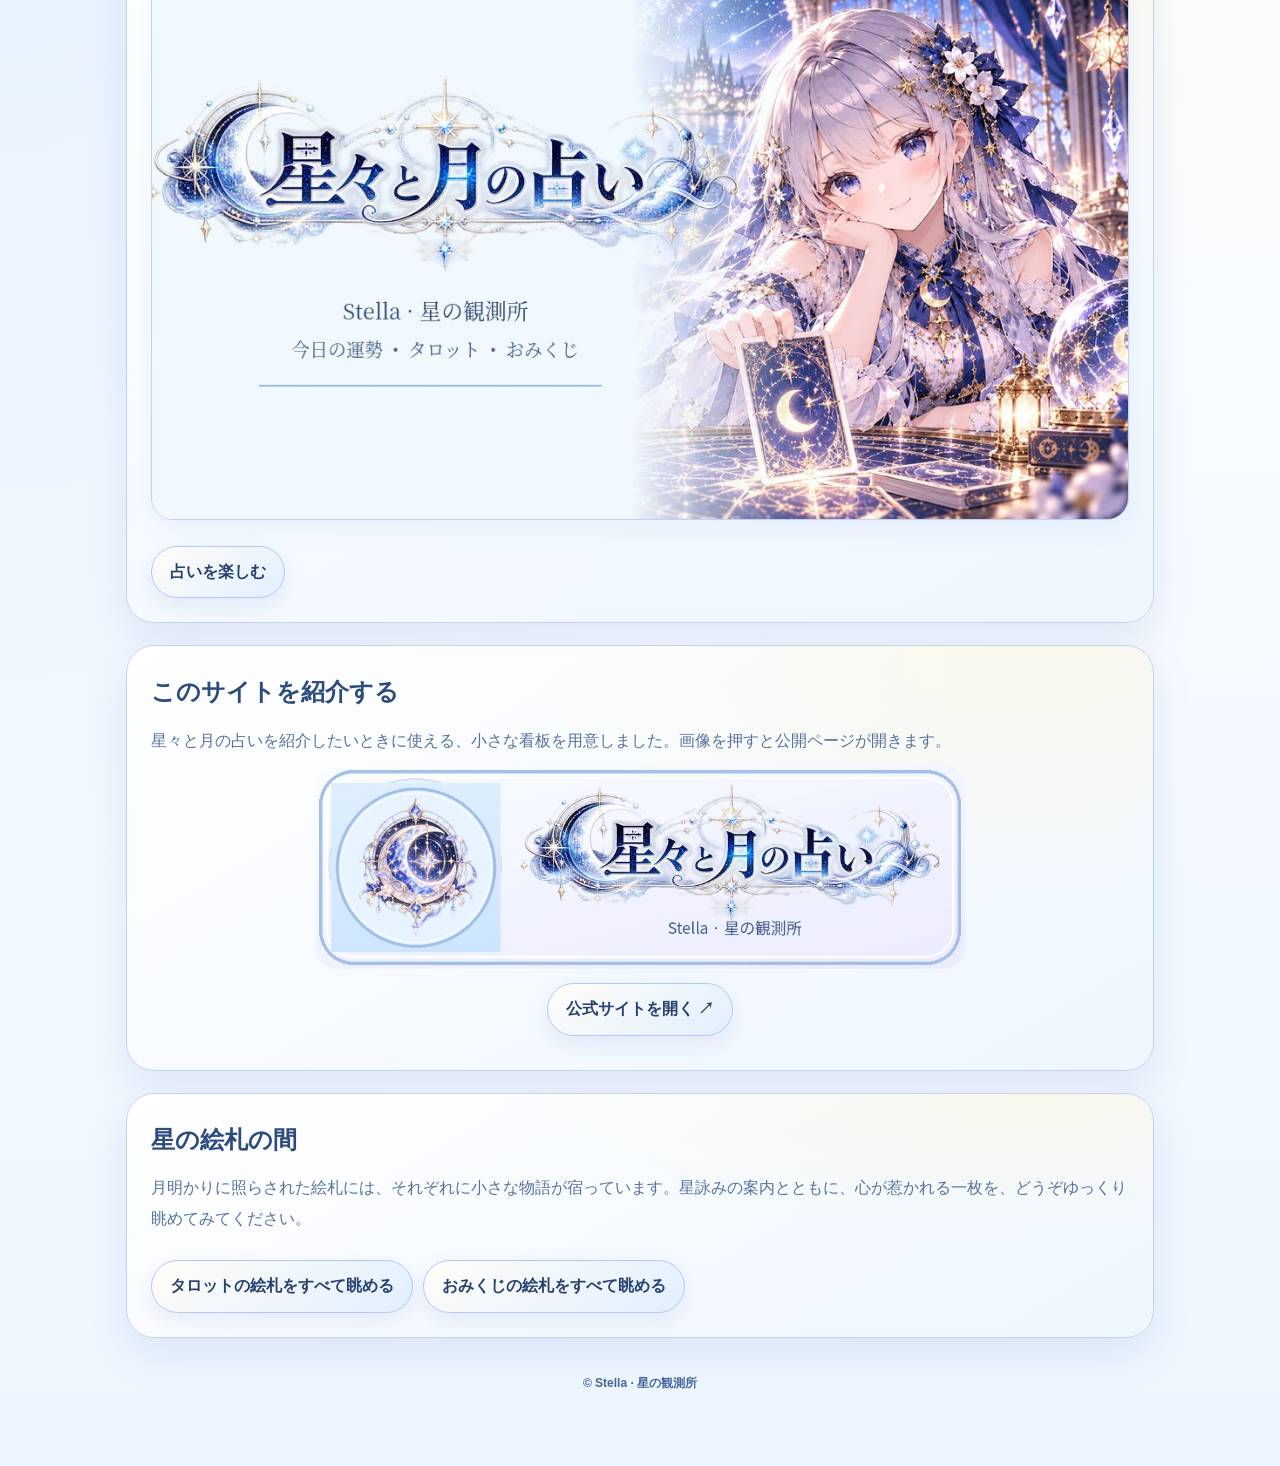
==== commit a713707e: "Add files via upload" ====
--- a/guide.html
+++ b/guide.html
@@ -21,10 +21,11 @@
 .btnlink{background:linear-gradient(145deg,#fffdf7,#e1efff);box-shadow:0 8px 22px rgba(105,138,195,.14)}
 .tip{background:linear-gradient(135deg,#fffef7,#edf5ff)}
 </style>
+<link rel="stylesheet" href="assets/stella-polish.css"/>
 </head>
 <body>
 <main class="container">
-  <header class="hero">
+  <header class="hero hero-guide">
     <img class="bg" src="assets/daily.jpg" alt="星々と月の占い 利用案内イメージ"/>
     <div class="hero-content">
       <img class="site-logo" src="assets/logo.webp" alt="星々と月の占い ロゴ"/>
--- a/assets/stella-polish.css
+++ b/assets/stella-polish.css
@@ -0,0 +1,177 @@
+/* Stella 星々と月の占い：装飾のみの微調整
+   ・既存の占い処理・データ・イラストには変更を加えません
+   ・PCの余白に星座と観測所を控えめに配置
+   ・タイトルの画面比率を保ち、少女の顔が見えるよう調整 */
+
+/* 星座背景：パソコンのみ。装飾なので中央の文章とは重ねない */
+@media(min-width:981px){
+  body::before{
+    content:"";
+    position:fixed;
+    inset:0;
+    z-index:0;
+    pointer-events:none;
+    opacity:.46;
+    background-image:
+      url("constellation-left.svg"),
+      url("constellation-right.svg"),
+      radial-gradient(circle,rgba(255,255,255,.98) 1px,transparent 1.5px),
+      radial-gradient(circle,rgba(149,177,225,.34) 1px,transparent 1.6px);
+    background-position:left -26px top 146px,right -26px top 207px,0 0,13px 29px;
+    background-size:206px auto,200px auto,62px 69px,137px 143px;
+    background-repeat:no-repeat,no-repeat,repeat,repeat;
+  }
+  body::after{
+    content:"";
+    position:fixed;
+    left:0;right:0;bottom:0;
+    height:170px;
+    z-index:0;
+    pointer-events:none;
+    opacity:.19;
+    background:url("observatory-silhouette.svg") center bottom / 100% 100% no-repeat;
+  }
+}
+.container,main{position:relative;z-index:1;}
+@media(max-width:980px){body::after{display:none;}}
+
+/* トップ：背景少女の髪・顔を残しつつ、ロゴを元比率で表示 */
+.hero-home{height:auto;min-height:340px;}
+.hero-home .hero-image{object-position:68% 18%;}
+.hero-home .hero-content{
+  min-height:338px;
+  height:auto;
+  max-width:560px;
+  padding:23px 29px 25px;
+  justify-content:center;
+  gap:4px;
+}
+.hero-home .site-logo{
+  display:block;
+  width:min(100%,408px);
+  height:auto!important;
+  max-height:none;
+  object-fit:contain;
+  flex-shrink:0;
+  margin:0;
+}
+/* 同名の見出しはアクセシビリティ用に保持。見た目はロゴだけにする。 */
+.hero-home h1.visually-hidden{
+  position:absolute!important;
+  width:1px!important;height:1px!important;
+  padding:0!important;margin:-1px!important;
+  overflow:hidden!important;
+  clip:rect(0,0,0,0)!important;
+  clip-path:inset(50%)!important;
+  white-space:nowrap!important;
+  border:0!important;
+}
+.hero-home .eyebrow{margin-bottom:4px;}
+.hero-home .site-official{margin:4px 0 8px;}
+.hero-home .hero-note{margin:0;max-width:31em;padding:12px 15px 13px;}
+.hero-home .hero-note .sub{font-size:14px;line-height:1.75;}
+
+/* メニュー：アイコン・名称・説明を明確に区切る */
+.entry-stage{margin-bottom:25px;}
+.entry-stage .nav .tab{
+  display:flex;flex-direction:column;
+  align-items:center;justify-content:center;
+  gap:3px;min-height:101px;
+  padding:11px 8px;text-align:center;
+}
+.entry-stage .nav .tab .tab-sigil{
+  display:block;flex-shrink:0;line-height:1.1;margin:0 0 2px;
+}
+.entry-stage .nav .tab .tab-name{
+  display:block;white-space:normal;line-height:1.44;margin:0;
+}
+.entry-stage .nav .tab .tab-caption{
+  display:block;white-space:normal;line-height:1.4;margin:0;
+}
+
+/* 利用案内：少女を右側に、文章を左側に配置。切り抜きを抑える */
+.hero-guide{min-height:388px;}
+.hero-guide img.bg{
+  position:absolute;
+  inset:17px 17px 17px auto;
+  width:38%;min-width:300px;
+  height:calc(100% - 34px);
+  object-fit:cover;
+  object-position:52% 16%;
+  border-radius:24px;
+  border:1px solid rgba(255,255,255,.86);
+  box-shadow:0 15px 36px rgba(75,112,173,.16);
+}
+.hero-guide::after{
+  background:linear-gradient(90deg,rgba(249,253,255,.98) 0%,rgba(246,251,255,.92) 47%,rgba(241,248,255,.25) 72%,rgba(241,248,255,.06) 100%);
+}
+.hero-guide .hero-content{
+  min-height:388px;max-width:58%;
+  padding:27px 27px 30px;
+  justify-content:center;
+}
+.hero-guide .site-logo{width:min(100%,408px);height:auto;}
+.hero-guide .sub{line-height:1.88;}
+
+@media(max-width:980px){
+  .hero-home .hero-image{object-position:64% 18%;}
+  .hero-home .site-logo{width:min(100%,320px);}
+}
+@media(max-width:860px){
+  .hero-home{min-height:330px;}
+  .hero-home .hero-content{min-height:328px;max-width:100%;padding:20px 20px 22px;}
+  .hero-guide{min-height:345px;}
+  .hero-guide img.bg{
+    inset:0;width:100%;min-width:0;height:100%;
+    border:none;border-radius:0;box-shadow:none;
+    object-position:58% 20%;
+  }
+  .hero-guide::after{
+    background:linear-gradient(180deg,rgba(243,248,255,.12) 0%,rgba(241,247,255,.75) 45%,rgba(239,246,255,.98) 100%);
+  }
+  .hero-guide .hero-content{
+    max-width:100%;min-height:345px;padding:20px 20px 23px;justify-content:flex-end;
+  }
+}
+@media(max-width:570px){
+  .hero-home{min-height:305px;}
+  .hero-home .hero-content{
+    min-height:303px;padding:18px 16px 18px;justify-content:flex-end;
+  }
+  .hero-home .hero-image{object-position:60% 19%;}
+  .hero-home .site-logo{width:min(100%,276px);}
+  .hero-home .site-official{font-size:11px;padding:4px 10px;margin:1px 0 7px;}
+  .hero-home .hero-note{max-width:100%;padding:10px 12px 11px;border-radius:18px;}
+  .hero-home .hero-note .sub{font-size:12.5px;line-height:1.72;}
+  .entry-head{gap:7px;}
+  .entry-head .entry-badge{align-self:flex-start;}
+  .entry-head h2{font-size:21px;line-height:1.48;}
+  .entry-stage .nav .tab{min-height:92px;padding:10px 6px;}
+  .entry-stage .nav .tab .tab-name{font-size:14px;}
+  .entry-stage .nav .tab .tab-caption{font-size:10px;}
+  .hero-guide{min-height:320px;}
+  .hero-guide .hero-content{min-height:320px;padding:18px 16px 20px;}
+  .hero-guide .site-logo{width:min(100%,290px);height:auto;}
+  .hero-guide .sub{font-size:13px;line-height:1.75;}
+}
+@media(max-width:350px){
+  .hero-home .hero-content{padding-left:14px;padding-right:14px;}
+  .hero-home .site-logo{width:min(100%,245px);}
+  .hero-home .hero-note .sub{font-size:12px;}
+}
+
+/* 最終微調整：少女の髪飾りまで見せる・スマホの見出しを縦方向に整理 */
+@media(min-width:861px){
+  .hero-home .hero-image{object-position:68% 5%;}
+}
+@media(max-width:570px){
+  .entry-stage .entry-head{
+    display:flex!important;
+    flex-direction:column!important;
+    align-items:flex-start!important;
+    gap:7px!important;
+  }
+  .entry-stage .entry-head .entry-badge{align-self:flex-start;}
+  .entry-stage .entry-head h2{display:block;width:100%;margin:0;font-size:21px;}
+  .entry-stage .entry-head p{width:100%;margin:0;}
+}
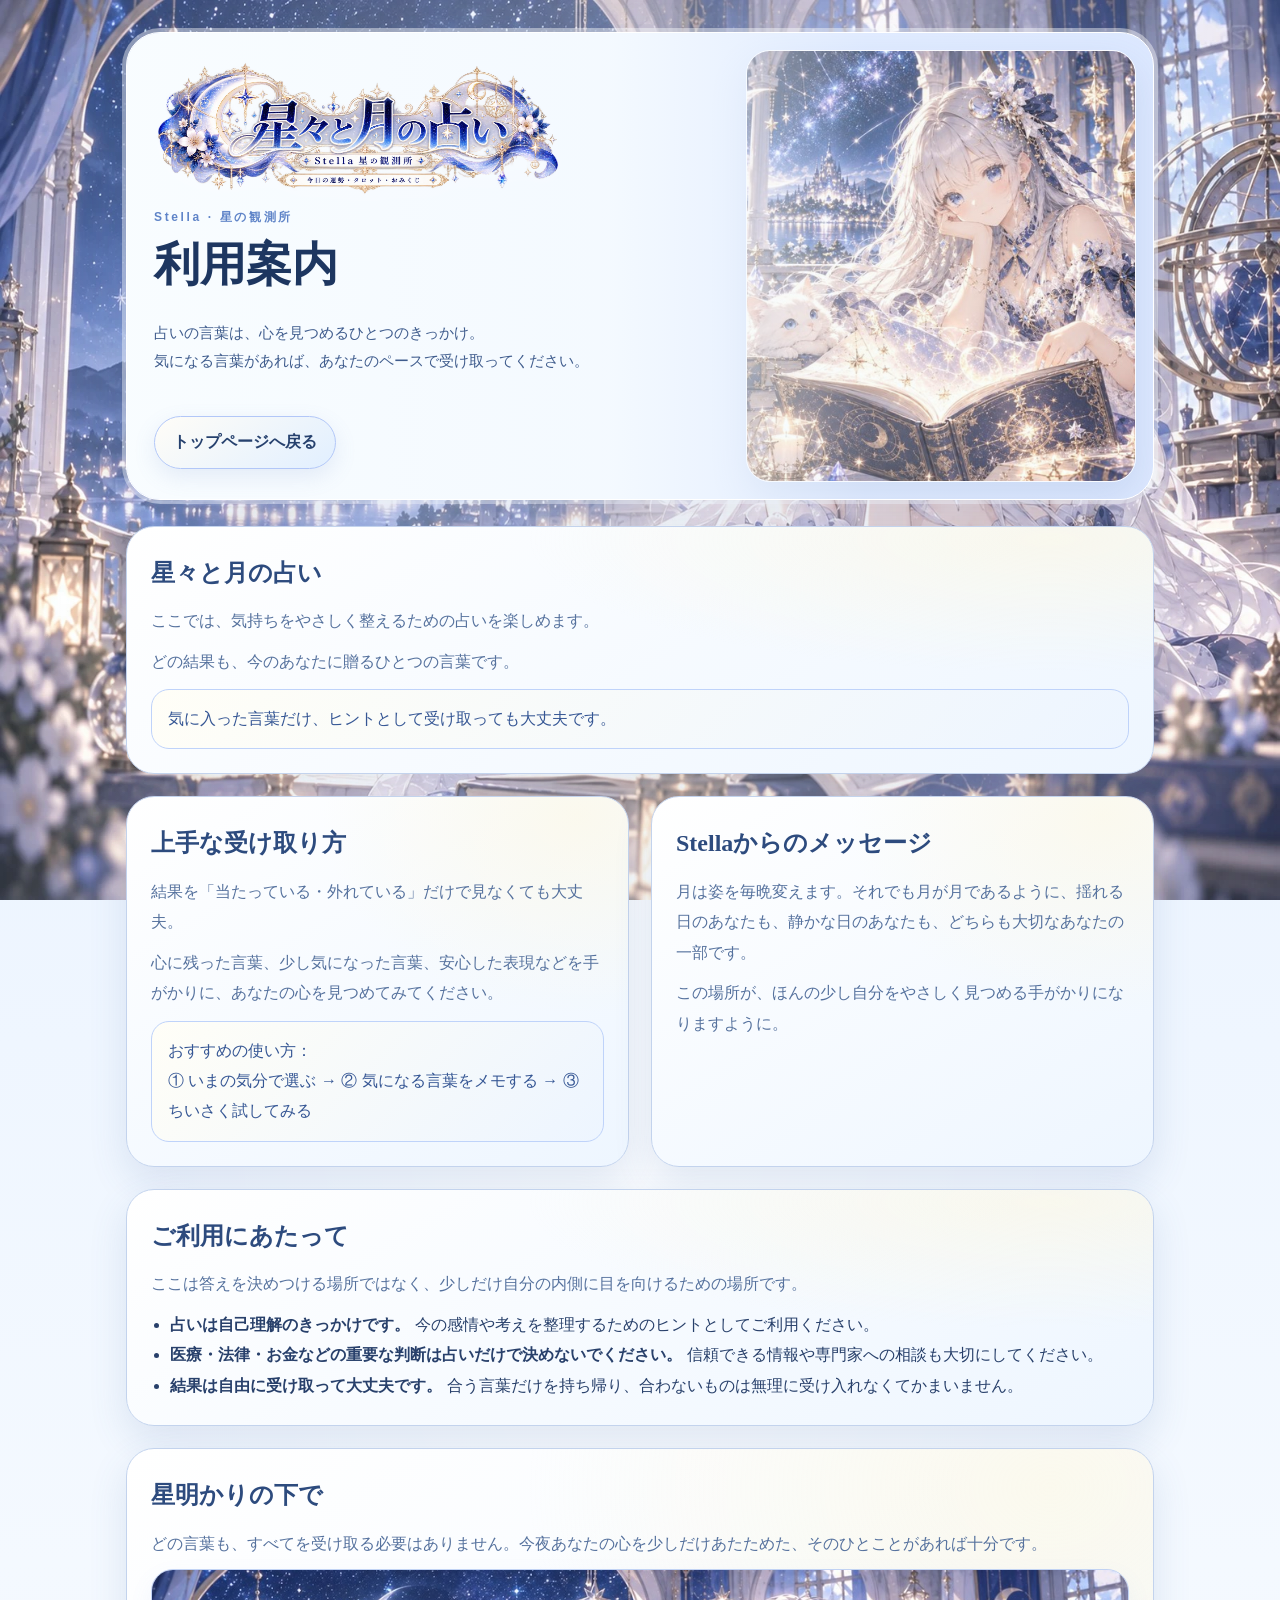
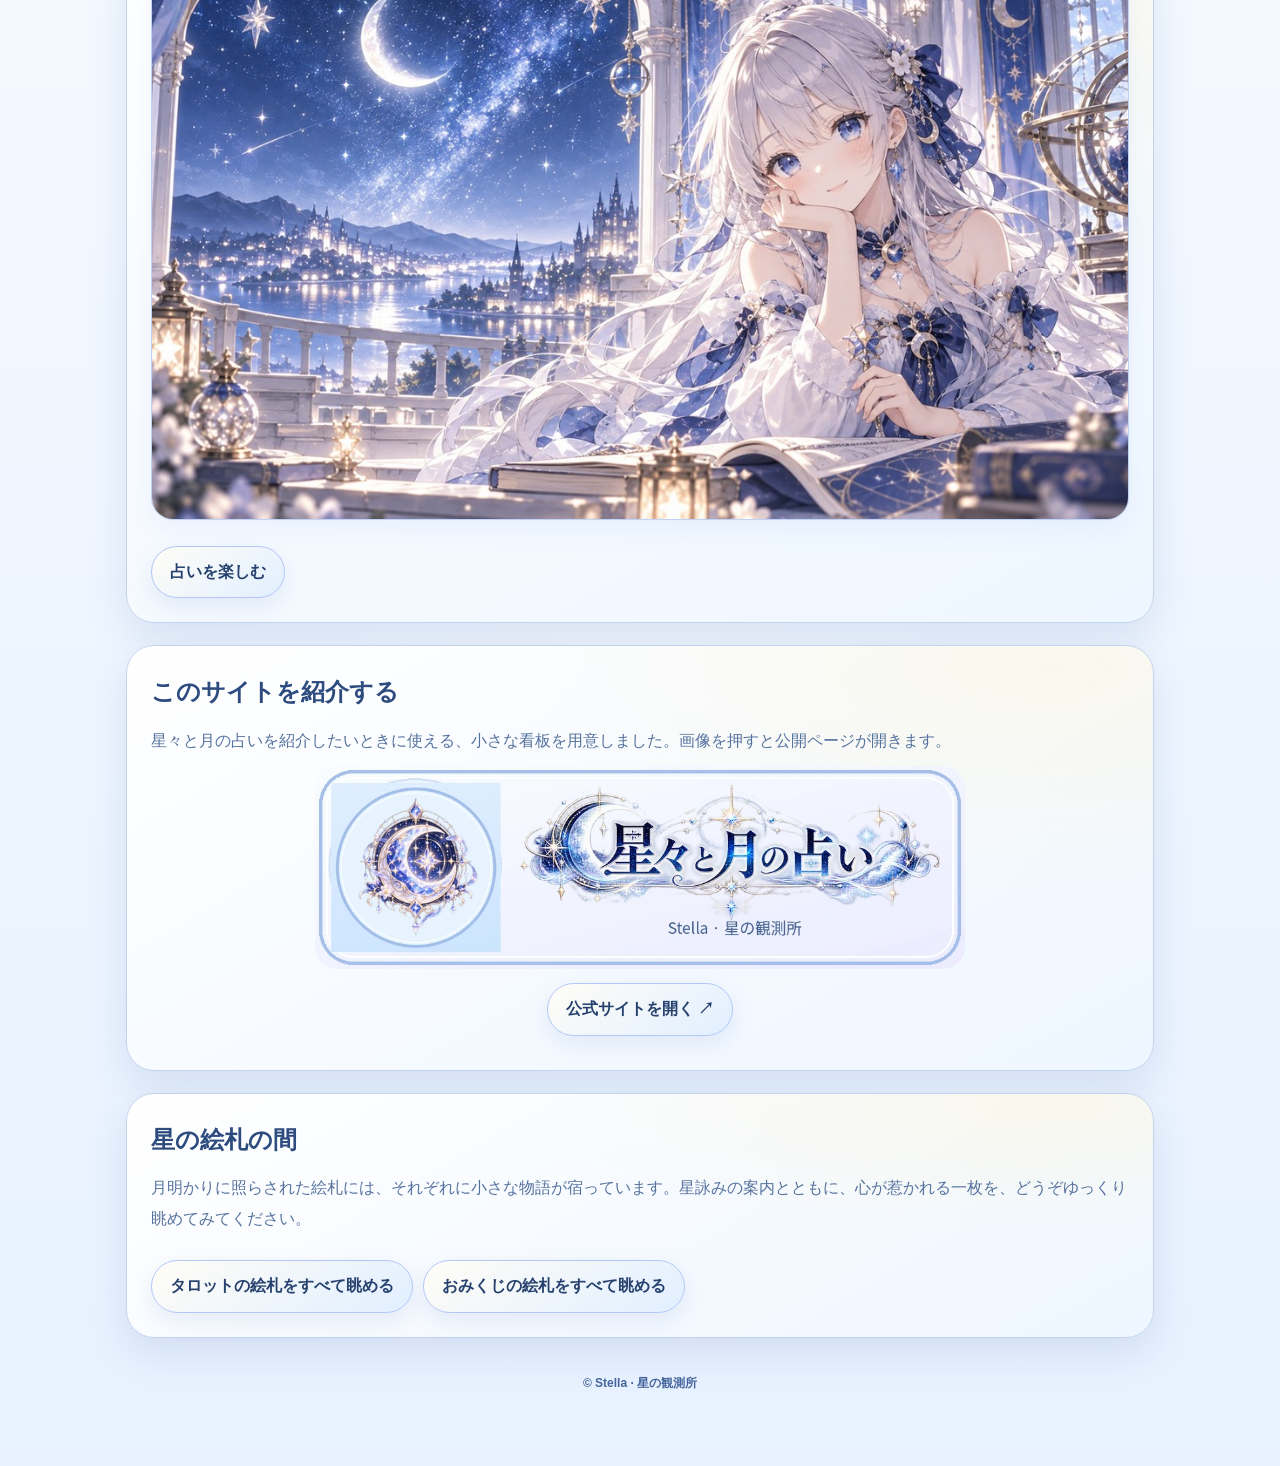
==== commit 465d5501: "Add files via upload" ====
--- a/guide.html
+++ b/guide.html
@@ -77,7 +77,7 @@
   <section class="card full">
     <h2>星明かりの下で</h2>
     <p>どの言葉も、すべてを受け取る必要はありません。今夜あなたの心を少しだけあたためた、そのひとことがあれば十分です。</p>
-    <div class="mini-visual"><img src="assets/ogp.jpg" alt="星々と月の占いの幻想的な星空と少女" loading="lazy"/></div>
+    <div class="mini-visual"><img src="assets/ogp.jpg" alt="月夜の観測所でやさしく微笑む白銀の髪の少女" loading="lazy"/></div>
     <div class="cta"><a class="btnlink" href="index.html">占いを楽しむ</a></div>
   </section>
 
--- a/assets/stella-polish.css
+++ b/assets/stella-polish.css
@@ -1,9 +1,9 @@
 /* Stella 星々と月の占い：装飾のみの微調整
    ・既存の占い処理・データ・イラストには変更を加えません
-   ・PCの余白に星座と観測所を控えめに配置
+   ・PC背景を月と星の装飾に変更
    ・タイトルの画面比率を保ち、少女の顔が見えるよう調整 */
 
-/* 星座背景：パソコンのみ。装飾なので中央の文章とは重ねない */
+/* 月と星の背景：パソコンのみ。左右に大きく、中央は静かに保つ */
 @media(min-width:981px){
   body::before{
     content:"";
@@ -11,25 +11,29 @@
     inset:0;
     z-index:0;
     pointer-events:none;
-    opacity:.46;
+    opacity:.82;
     background-image:
-      url("constellation-left.svg"),
-      url("constellation-right.svg"),
-      radial-gradient(circle,rgba(255,255,255,.98) 1px,transparent 1.5px),
-      radial-gradient(circle,rgba(149,177,225,.34) 1px,transparent 1.6px);
-    background-position:left -26px top 146px,right -26px top 207px,0 0,13px 29px;
-    background-size:206px auto,200px auto,62px 69px,137px 143px;
-    background-repeat:no-repeat,no-repeat,repeat,repeat;
+      url("pc-moon-left.svg"),
+      url("pc-star-right.svg"),
+      radial-gradient(circle,rgba(255,255,255,.94) 1px,transparent 1.8px),
+      radial-gradient(circle,rgba(173,197,236,.34) 1px,transparent 1.85px),
+      radial-gradient(circle at 18% 14%,rgba(255,255,255,.55),transparent 16%),
+      radial-gradient(circle at 84% 20%,rgba(228,237,255,.52),transparent 18%);
+    background-position:left -22px top 72px,right -18px top 96px,0 0,22px 18px,0 0,0 0;
+    background-size:330px auto,330px auto,84px 84px,164px 164px,100% 100%,100% 100%;
+    background-repeat:no-repeat,no-repeat,repeat,repeat,no-repeat,no-repeat;
   }
   body::after{
     content:"";
     position:fixed;
-    left:0;right:0;bottom:0;
-    height:170px;
+    inset:0;
     z-index:0;
     pointer-events:none;
-    opacity:.19;
-    background:url("observatory-silhouette.svg") center bottom / 100% 100% no-repeat;
+    opacity:.18;
+    background:
+      radial-gradient(circle at 14% 78%, rgba(255,255,255,.32), transparent 14%),
+      radial-gradient(circle at 86% 74%, rgba(219,231,255,.34), transparent 15%),
+      radial-gradient(circle at 50% 100%, rgba(205,220,246,.18), transparent 28%);
   }
 }
 .container,main{position:relative;z-index:1;}
@@ -175,3 +179,137 @@
   .entry-stage .entry-head h2{display:block;width:100%;margin:0;font-size:21px;}
   .entry-stage .entry-head p{width:100%;margin:0;}
 }
+
+
+/* 最終調整：スマートフォンの少女の口元とタイトルロゴを明確に分離 */
+@media (max-width:570px){
+  .hero-home{
+    min-height:0!important;
+    height:auto!important;
+    border-radius:25px;
+    background:#f5faff;
+  }
+  .hero-home .hero-image{
+    position:relative;
+    inset:auto;
+    display:block;
+    width:100%;
+    height:clamp(175px,54vw,220px);
+    object-fit:cover;
+    object-position:center 24%;
+  }
+  .hero-home::after{display:none;}
+  .hero-home::before{height:220px;bottom:auto;opacity:.28;}
+  .hero-home .hero-content{
+    position:relative;
+    min-height:0!important;
+    height:auto!important;
+    width:100%;
+    max-width:100%;
+    padding:12px 16px 17px;
+    display:flex;
+    flex-direction:column;
+    align-items:center;
+    justify-content:center;
+    gap:3px;
+    text-align:center;
+    background:linear-gradient(180deg,rgba(250,253,255,.99),rgba(235,245,255,.96));
+  }
+  .hero-home .eyebrow{
+    margin:0 0 1px;
+    font-size:10px;
+    line-height:1.5;
+    letter-spacing:.14em;
+  }
+  .hero-home .site-logo{
+    display:block;
+    width:min(100%,266px)!important;
+    height:auto!important;
+    max-height:none;
+    margin:0 auto;
+    object-fit:contain;
+  }
+  .hero-home .site-official{
+    align-self:center;
+    margin:2px auto 5px;
+    padding:4px 11px;
+  }
+  .hero-home .hero-note{
+    width:100%;
+    max-width:100%;
+    margin:0;
+    padding:9px 11px;
+    border-radius:16px;
+    box-shadow:0 5px 15px rgba(83,115,174,.06);
+  }
+  .hero-home .hero-note .sub{
+    font-size:12.5px;
+    line-height:1.7;
+    text-align:center;
+    text-shadow:none;
+  }
+}
+@media(max-width:350px){
+  .hero-home .hero-content{padding-left:12px;padding-right:12px;}
+  .hero-home .site-logo{width:min(100%,238px)!important;}
+}
+
+
+/* 2026-10: 参考画像の月夜と星空を静かに再現。
+   背景の文字・UIを含めない専用壁紙。既存のカードと占いプログラムはそのまま。 */
+@media (min-width: 981px) {
+  body {
+    background:
+      radial-gradient(ellipse at 50% 14%,rgba(255,255,255,.94),transparent 60%),
+      linear-gradient(180deg,#e5f0ff 0%,#f4f9ff 51%,#e7f1ff 100%);
+  }
+  body::before {
+    content:"";
+    position:fixed;
+    inset:0;
+    z-index:0;
+    pointer-events:none;
+    opacity:.94;
+    background-image:url("stella-reference-moonstar.webp");
+    background-repeat:no-repeat;
+    background-size:100% 100%;
+    background-position:center center;
+  }
+  body::after {
+    content:"";
+    position:fixed;
+    inset:0;
+    z-index:0;
+    pointer-events:none;
+    opacity:1;
+    background:
+      linear-gradient(90deg,transparent 0%,rgba(251,253,255,.18) 25%,rgba(251,253,255,.30) 50%,rgba(251,253,255,.18) 75%,transparent 100%);
+    mix-blend-mode:normal;
+  }
+  /* PCの余白だけを豊かに。主役となるコンテンツは明るさを守る。 */
+  .entry-select,.panel,.card,.page-head {
+    box-shadow:0 15px 38px rgba(73,107,165,.14);
+  }
+}
+/* 入口は背景の装飾に埋もれない、ごく細い銀青の輪郭。 */
+.entry-stage .nav .tab {
+  border-color:#afc8ed;
+  background:linear-gradient(156deg,rgba(255,255,255,.99),rgba(238,245,255,.96));
+  box-shadow:0 7px 22px rgba(84,125,195,.12),inset 0 1px 0 rgba(255,255,255,.98);
+}
+.entry-stage .nav .tab[aria-selected="true"] {
+  border-color:#8eaddd;
+  box-shadow:0 0 0 2px rgba(167,193,234,.20),0 12px 28px rgba(70,112,183,.15);
+}
+/* スマホでは大きな風景画像を読み込まず、月白の軽い背景だけにする。 */
+@media (max-width: 980px) {
+  body::before {
+    background-image:radial-gradient(rgba(255,255,255,.92) 1px,transparent 1.7px),
+                     radial-gradient(rgba(163,194,237,.21) 1px,transparent 1.8px);
+    background-size:68px 78px,146px 152px;
+    background-position:0 0,22px 31px;
+    opacity:.45;
+  }
+  body::after{display:none;}
+}
+@media (prefers-reduced-motion:reduce){body::before,body::after{animation:none}}
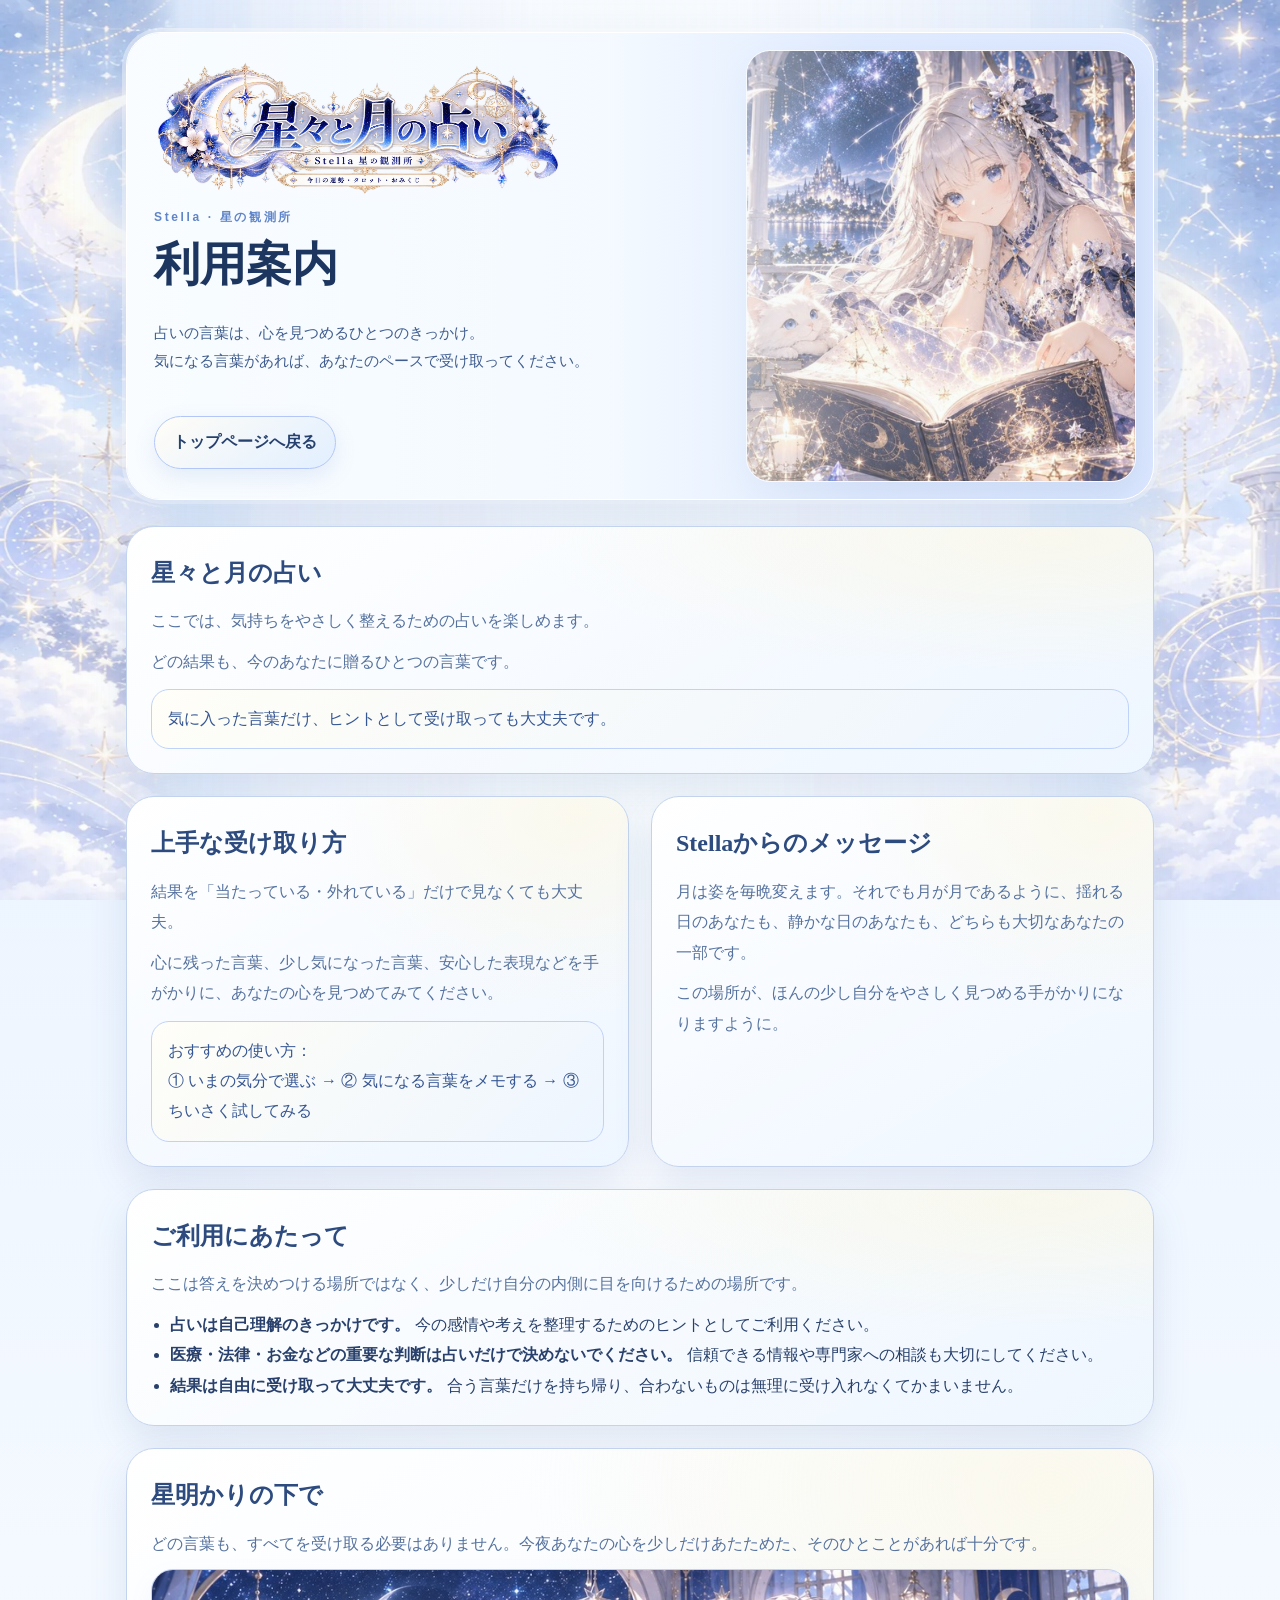
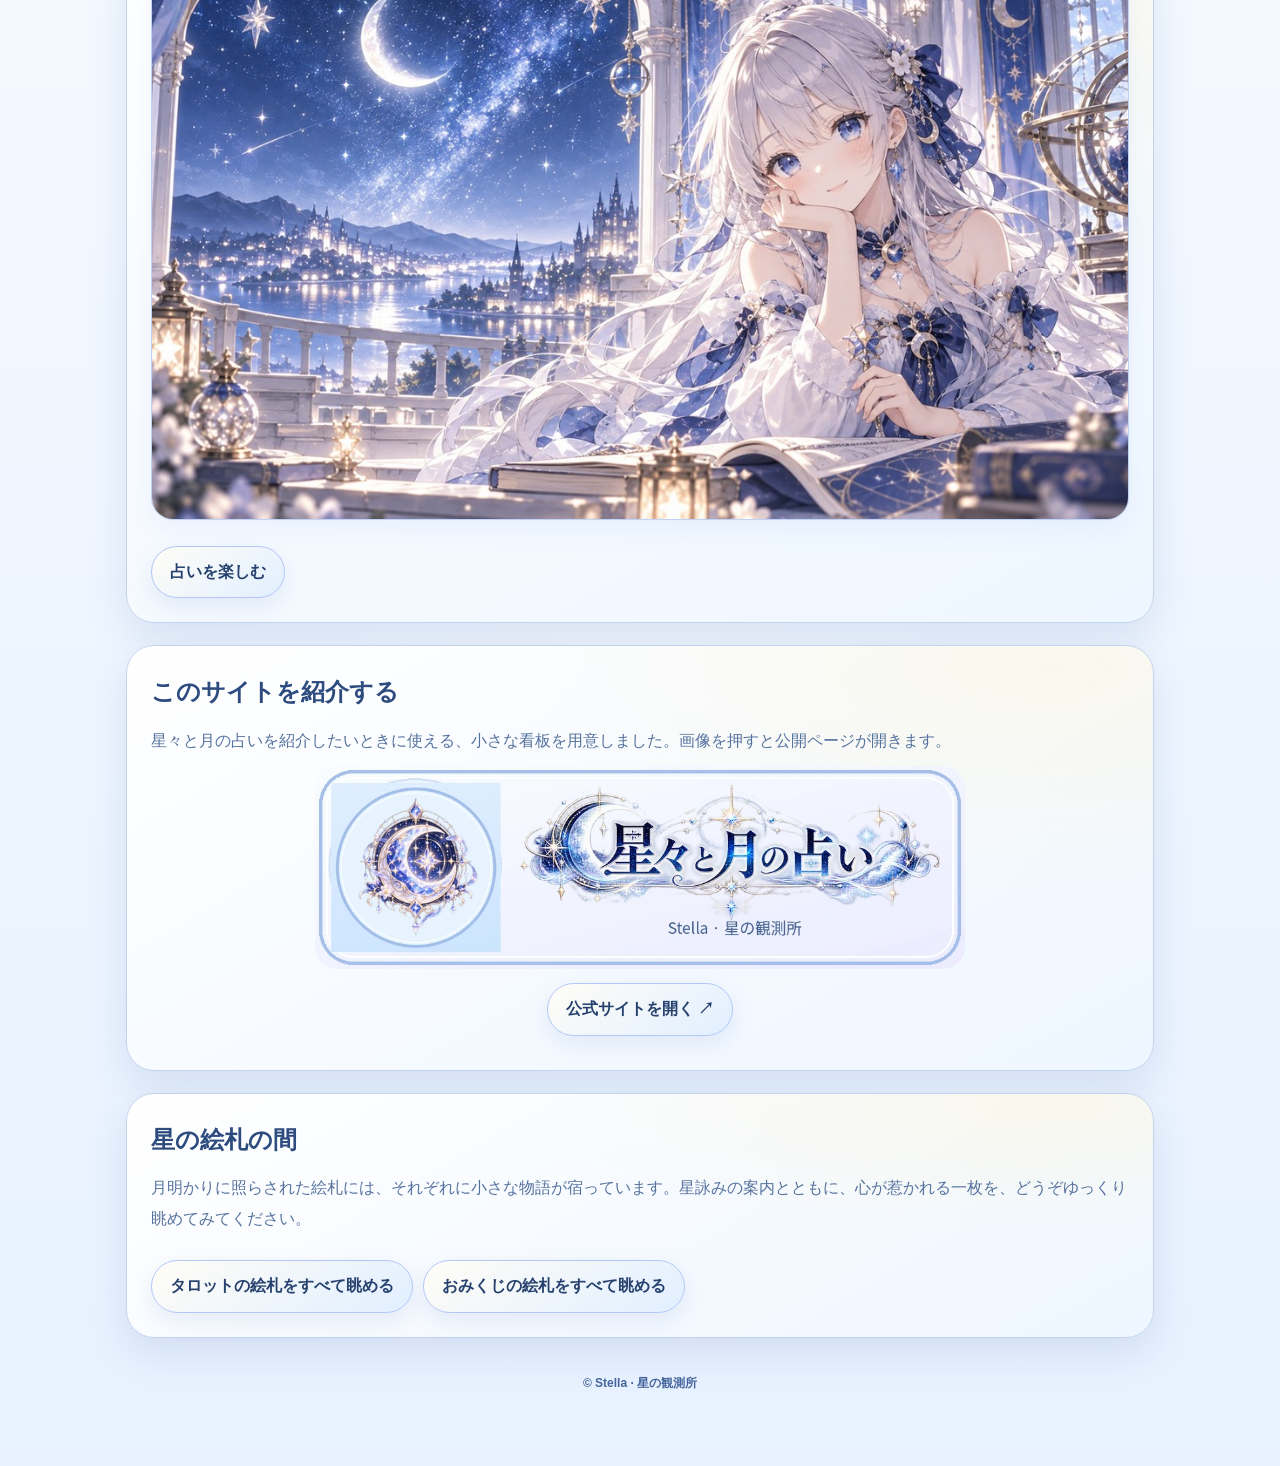
==== commit da07e7b4: "Add files via upload" ====
--- a/guide.html
+++ b/guide.html
@@ -6,6 +6,11 @@
 <meta name="theme-color" content="#87a8ff"/>
 <title>利用案内 | 星々と月の占い</title>
 <meta name="description" content="Stella公式占いサイト「星々と月の占い」の利用案内。占いの言葉を、心を見つめるひとつのきっかけとして受け取るために。"/>
+<meta property="og:image" content="https://stella-observatory.github.io/stella-fortune/assets/stella-share-girl-20261026.jpg"/>
+<meta property="og:image:width" content="1200"/>
+<meta property="og:image:height" content="630"/>
+<meta name="twitter:card" content="summary_large_image"/>
+<meta name="twitter:image" content="https://stella-observatory.github.io/stella-fortune/assets/stella-share-girl-20261026.jpg"/>
 <link rel="icon" href="favicon.ico" sizes="any"/>
 <link rel="icon" type="image/png" sizes="32x32" href="assets/favicon-32.png"/>
 <link rel="apple-touch-icon" href="assets/apple-touch-icon.png"/>
@@ -21,7 +26,7 @@
 .btnlink{background:linear-gradient(145deg,#fffdf7,#e1efff);box-shadow:0 8px 22px rgba(105,138,195,.14)}
 .tip{background:linear-gradient(135deg,#fffef7,#edf5ff)}
 </style>
-<link rel="stylesheet" href="assets/stella-polish.css"/>
+<link rel="stylesheet" href="assets/stella-polish.css?v=20261026"/>
 </head>
 <body>
 <main class="container">
@@ -77,7 +82,7 @@
   <section class="card full">
     <h2>星明かりの下で</h2>
     <p>どの言葉も、すべてを受け取る必要はありません。今夜あなたの心を少しだけあたためた、そのひとことがあれば十分です。</p>
-    <div class="mini-visual"><img src="assets/ogp.jpg" alt="月夜の観測所でやさしく微笑む白銀の髪の少女" loading="lazy"/></div>
+    <div class="mini-visual"><img src="assets/stella-share-girl-20261026.jpg" alt="月夜の観測所でやさしく微笑む白銀の髪の少女" loading="lazy"/></div>
     <div class="cta"><a class="btnlink" href="index.html">占いを楽しむ</a></div>
   </section>
 
@@ -85,8 +90,8 @@
   <section class="card full" aria-labelledby="share-this-site">
     <h2 id="share-this-site">このサイトを紹介する</h2>
     <p>星々と月の占いを紹介したいときに使える、小さな看板を用意しました。画像を押すと公開ページが開きます。</p>
-    <a href="https://stella-observatory.github.io/stella-fortune/" target="_blank" rel="noopener noreferrer" style="display:block;max-width:650px;margin:auto"><img src="assets/link-badge.webp" alt="星々と月の占いの外部リンク用バナー。サイトを開く" loading="lazy" style="width:100%;height:auto;border-radius:22px"/></a>
-    <p style="text-align:center;margin-top:14px"><a class="btnlink" href="https://stella-observatory.github.io/stella-fortune/" target="_blank" rel="noopener noreferrer">公式サイトを開く ↗</a></p>
+    <a href="https://stella-observatory.github.io/stella-fortune/?v=20261026" target="_blank" rel="noopener noreferrer" style="display:block;max-width:650px;margin:auto"><img src="assets/link-badge.webp" alt="星々と月の占いの外部リンク用バナー。サイトを開く" loading="lazy" style="width:100%;height:auto;border-radius:22px"/></a>
+    <p style="text-align:center;margin-top:14px"><a class="btnlink" href="https://stella-observatory.github.io/stella-fortune/?v=20261026" target="_blank" rel="noopener noreferrer">公式サイトを開く ↗</a></p>
   </section>
 
   
--- a/assets/stella-polish.css
+++ b/assets/stella-polish.css
@@ -270,7 +270,7 @@
     z-index:0;
     pointer-events:none;
     opacity:.94;
-    background-image:url("stella-reference-moonstar.webp");
+    background-image:url("stella-background-moon-stars-20261026.webp");
     background-repeat:no-repeat;
     background-size:100% 100%;
     background-position:center center;
